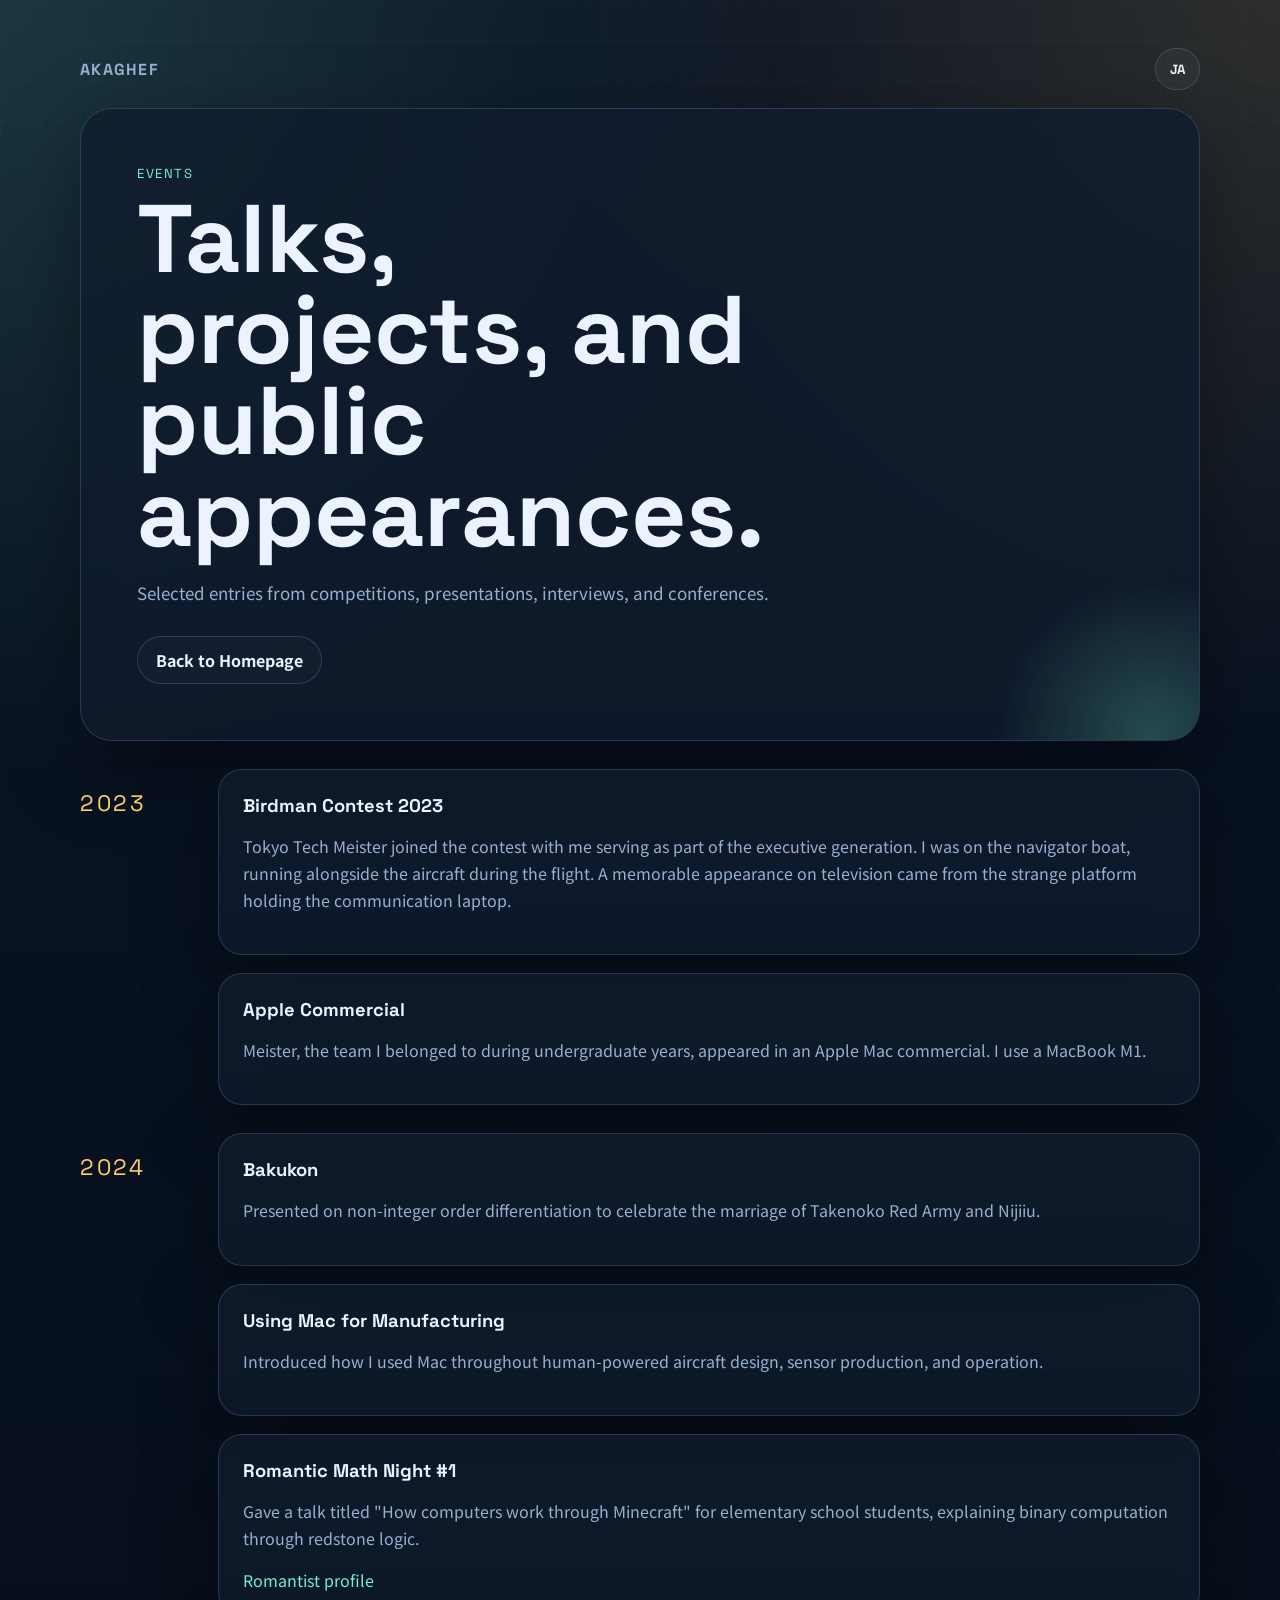
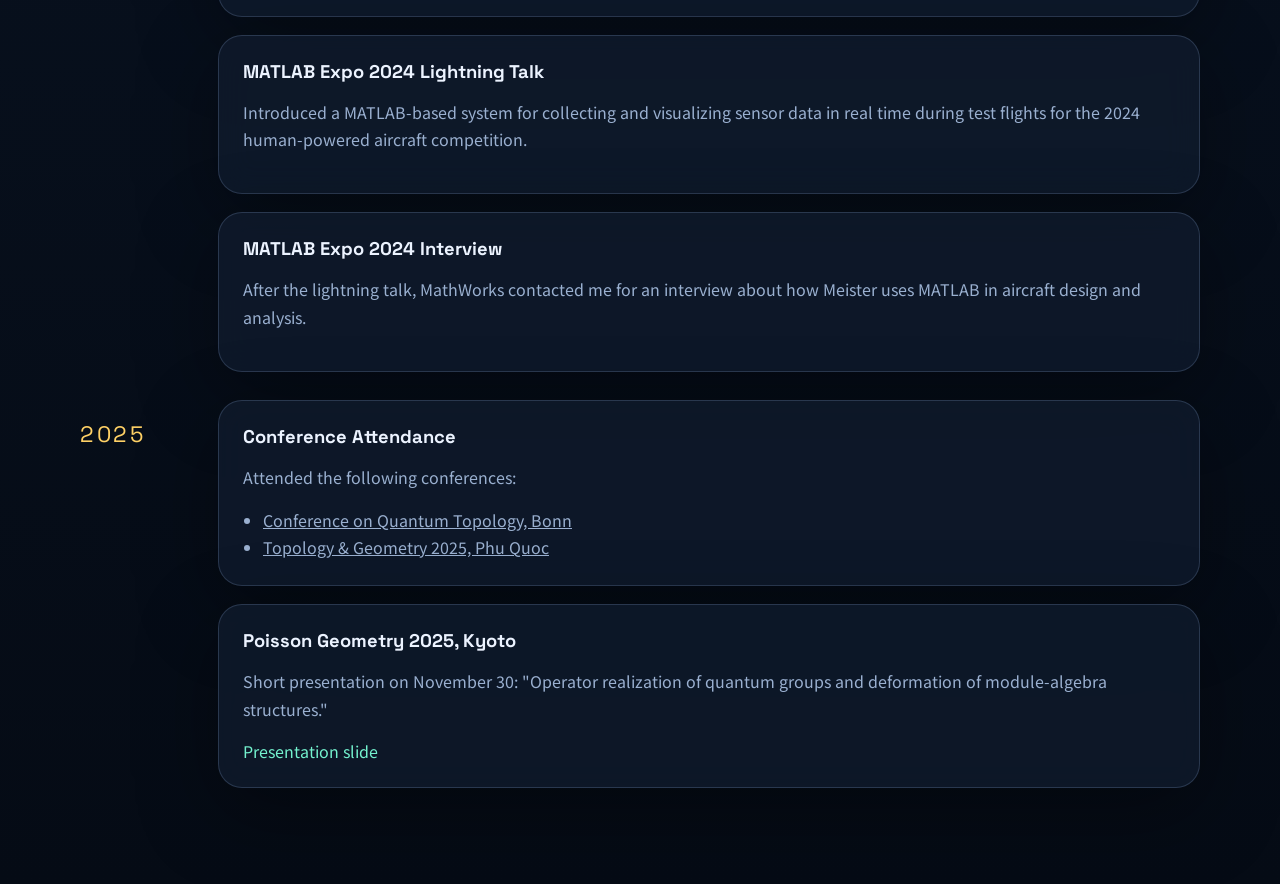
==== EventsTalks.html @ 928e0602 "modify looks" ====
<!DOCTYPE html>
<html lang="en">
<head>
  <meta charset="UTF-8">
  <meta name="viewport" content="width=device-width, initial-scale=1.0">
  <title>Events and Talks</title>
  <link rel="preconnect" href="https://fonts.googleapis.com">
  <link rel="preconnect" href="https://fonts.gstatic.com" crossorigin>
  <link href="https://fonts.googleapis.com/css2?family=Space+Grotesk:wght@400;500;700&family=Noto+Sans+JP:wght@400;500;700&display=swap" rel="stylesheet">
  <link rel="stylesheet" href="/assets/style.css">
  <script defer src="/assets/lang.js"></script>
</head>
<body>
  <main class="page-shell">
    <div class="topbar">
      <a class="home-mark" href="/">Akaghef</a>
      <button class="lang-toggle" type="button" data-lang-toggle aria-label="Switch language">JA</button>
    </div>

    <section class="hero hero-compact">
      <p class="eyebrow">
        <span data-lang="en">Events</span>
        <span data-lang="ja">イベント</span>
      </p>
      <h1>
        <span data-lang="en">Talks, projects, and public appearances.</span>
        <span data-lang="ja">発表、プロジェクト、出演記録。</span>
      </h1>
      <p class="hero-copy">
        <span data-lang="en">Selected entries from competitions, presentations, interviews, and conferences.</span>
        <span data-lang="ja">大会、発表、取材、学会参加などの記録です。</span>
      </p>
      <div class="hero-actions">
        <a class="button button-secondary" href="/">
          <span data-lang="en">Back to Homepage</span>
          <span data-lang="ja">ホームに戻る</span>
        </a>
      </div>
    </section>

    <section class="timeline">
      <article class="timeline-year">
        <div class="year-label">2023</div>
        <div class="year-items">
          <section class="timeline-card">
            <h2><a href="https://www.youtube.com/watch?v=m_kIfLTDCak">Birdman Contest 2023</a></h2>
            <p>
              <span data-lang="en">Tokyo Tech Meister joined the contest with me serving as part of the executive generation. I was on the navigator boat, running alongside the aircraft during the flight. A memorable appearance on television came from the strange platform holding the communication laptop.</span>
              <span data-lang="ja">東京工業大学 Meister の執行代として出場しました。私はナビゲータとしてボートに乗り、飛行機と並走していました。通信に使っていたパソコンを載せた謎の台がテレビでクローズアップされたのも良い思い出です。</span>
            </p>
          </section>

          <section class="timeline-card">
            <h2><a href="https://www.dailymotion.com/video/x8sppvo">Apple Commercial</a></h2>
            <p>
              <span data-lang="en">Meister, the team I belonged to during undergraduate years, appeared in an Apple Mac commercial. I use a MacBook M1.</span>
              <span data-lang="ja">学部時代に所属していたチーム Meister が Apple の Mac の CM に出演しました。自分も MacBook M1 ユーザーです。</span>
            </p>
          </section>
        </div>
      </article>

      <article class="timeline-year">
        <div class="year-label">2024</div>
        <div class="year-items">
          <section class="timeline-card">
            <h2><a href="https://www.youtube.com/live/1fx-EqdIyZ8?si=tHxfcMK3bDO-pWgk">Bakukon</a></h2>
            <p>
              <span data-lang="en">Presented on non-integer order differentiation to celebrate the marriage of Takenoko Red Army and Nijiiu.</span>
              <span data-lang="ja">たけのこ赤軍さんと虹鮎さんの結婚を祝って、「非整数階微分」について発表しました。</span>
            </p>
          </section>

          <section class="timeline-card">
            <h2><a href="https://jp.pronews.com/column/202404021158476068.html">Using Mac for Manufacturing</a></h2>
            <p>
              <span data-lang="en">Introduced how I used Mac throughout human-powered aircraft design, sensor production, and operation.</span>
              <span data-lang="ja">人力飛行機の設計、センサー製作、運用の各工程で Mac をどう活用したか紹介しました。</span>
            </p>
          </section>

          <section class="timeline-card">
            <h2><a href="https://romanticmathnight.org/2435">Romantic Math Night #1</a></h2>
            <p>
              <span data-lang="en">Gave a talk titled "How computers work through Minecraft" for elementary school students, explaining binary computation through redstone logic.</span>
              <span data-lang="ja">小学生向けに「マイクラで分かる計算機の仕組み」と題して、2進数による計算をレッドストーン回路で解説しました。</span>
            </p>
            <a class="text-link" href="https://romanticmathnight.org/teacher">
              <span data-lang="en">Romantist profile</span>
              <span data-lang="ja">講師プロフィール</span>
            </a>
          </section>

          <section class="timeline-card">
            <h2><a href="https://jp.mathworks.com/videos/jp-expo-2024-lightning-talks-lt-14sensor-data-collection-and-real-time-display-system-for-human-powered-aircraft-1721201031337.html">MATLAB Expo 2024 Lightning Talk</a></h2>
            <p>
              <span data-lang="en">Introduced a MATLAB-based system for collecting and visualizing sensor data in real time during test flights for the 2024 human-powered aircraft competition.</span>
              <span data-lang="ja">2024年の人力飛行機大会に向けたテスト飛行で、センサーデータを収集しリアルタイム表示する MATLAB システムを紹介しました。</span>
            </p>
          </section>

          <section class="timeline-card">
            <h2><a href="https://blogs.mathworks.com/japan-community/2025/02/03/interviewjapaninternationalbirdmanrally/?from=jp">MATLAB Expo 2024 Interview</a></h2>
            <p>
              <span data-lang="en">After the lightning talk, MathWorks contacted me for an interview about how Meister uses MATLAB in aircraft design and analysis.</span>
              <span data-lang="ja">Lightning Talk の後に MathWorks から取材を受け、Meister で MATLAB をどのように設計や解析に使っているか紹介しました。</span>
            </p>
          </section>
        </div>
      </article>

      <article class="timeline-year">
        <div class="year-label">2025</div>
        <div class="year-items">
          <section class="timeline-card">
            <h2>
              <span data-lang="en">Conference Attendance</span>
              <span data-lang="ja">参加した学会</span>
            </h2>
            <p>
              <span data-lang="en">Attended the following conferences:</span>
              <span data-lang="ja">次の学会に参加しました。</span>
            </p>
            <ul class="conference-list">
              <li><a href="https://www.mpim-bonn.mpg.de/quantop25">Conference on Quantum Topology, Bonn</a></li>
              <li><a href="https://viasm.edu.vn/hdkh/Conf-Topo-Geo-2025?userkey=program">Topology &amp; Geometry 2025, Phu Quoc</a></li>
            </ul>
          </section>

          <section class="timeline-card">
            <h2><a href="https://sites.google.com/view/jpoissongeometry25/">Poisson Geometry 2025, Kyoto</a></h2>
            <p>
              <span data-lang="en">Short presentation on November 30: "Operator realization of quantum groups and deformation of module-algebra structures."</span>
              <span data-lang="ja">11月30日に「量子群の作用素実現と加群代数構造の変形」についてショートトークを行いました。</span>
            </p>
            <a class="text-link" href="https://www.overleaf.com/read/fpmcphxrtxrf#9cf842">
              <span data-lang="en">Presentation slide</span>
              <span data-lang="ja">発表スライド</span>
            </a>
          </section>
        </div>
      </article>
    </section>
  </main>
</body>
</html>
---- assets/style.css ----
:root {
  --bg: #08111f;
  --bg-secondary: rgba(8, 17, 31, 0.72);
  --panel: rgba(16, 27, 46, 0.78);
  --panel-strong: rgba(23, 38, 63, 0.92);
  --line: rgba(169, 202, 255, 0.18);
  --text: #ecf3ff;
  --muted: #9ab0d0;
  --accent: #74f2ce;
  --accent-strong: #ffd166;
  --shadow: 0 24px 80px rgba(0, 0, 0, 0.35);
}

* {
  box-sizing: border-box;
}

html {
  scroll-behavior: smooth;
}

body {
  margin: 0;
  min-height: 100vh;
  font-family: "Noto Sans JP", sans-serif;
  color: var(--text);
  background:
    radial-gradient(circle at top left, rgba(116, 242, 206, 0.16), transparent 28%),
    radial-gradient(circle at top right, rgba(255, 209, 102, 0.14), transparent 26%),
    linear-gradient(180deg, #0a1324 0%, #08111f 50%, #050b15 100%);
}

body::before {
  content: "";
  position: fixed;
  inset: 0;
  pointer-events: none;
  background-image:
    linear-gradient(rgba(255, 255, 255, 0.025) 1px, transparent 1px),
    linear-gradient(90deg, rgba(255, 255, 255, 0.025) 1px, transparent 1px);
  background-size: 40px 40px;
  mask-image: linear-gradient(180deg, rgba(0, 0, 0, 0.7), transparent 90%);
}

html:not([data-lang-active]) [data-lang="en"] {
  display: inline;
}

[data-lang] {
  display: none;
}

html[data-lang-active="en"] [data-lang="en"],
html[data-lang-active="ja"] [data-lang="ja"] {
  display: inline;
}

html[data-lang-active="en"] p[data-lang="en"],
html[data-lang-active="ja"] p[data-lang="ja"],
html[data-lang-active="en"] div[data-lang="en"],
html[data-lang-active="ja"] div[data-lang="ja"] {
  display: block;
}

a {
  color: inherit;
}

.page-shell {
  width: min(1120px, calc(100% - 32px));
  margin: 0 auto;
  padding: 48px 0 96px;
}

.topbar {
  display: flex;
  align-items: center;
  justify-content: space-between;
  gap: 16px;
  margin-bottom: 18px;
}

.home-mark {
  font-family: "Space Grotesk", sans-serif;
  font-weight: 700;
  letter-spacing: 0.08em;
  text-transform: uppercase;
  text-decoration: none;
  color: var(--muted);
}

.lang-toggle {
  min-height: 42px;
  padding: 0 14px;
  border-radius: 999px;
  border: 1px solid var(--line);
  background: rgba(255, 255, 255, 0.04);
  color: var(--text);
  font-family: "Space Grotesk", sans-serif;
  font-weight: 700;
  cursor: pointer;
  transition: transform 0.2s ease, border-color 0.2s ease, background 0.2s ease;
}

.lang-toggle:hover {
  transform: translateY(-1px);
  border-color: rgba(116, 242, 206, 0.45);
}

.hero,
.panel,
.timeline-card {
  border: 1px solid var(--line);
  background: var(--panel);
  backdrop-filter: blur(16px);
  box-shadow: var(--shadow);
}

.hero {
  position: relative;
  overflow: hidden;
  padding: 56px;
  border-radius: 32px;
}

.hero::after {
  content: "";
  position: absolute;
  inset: auto -10% -25% auto;
  width: 320px;
  height: 320px;
  border-radius: 50%;
  background: radial-gradient(circle, rgba(116, 242, 206, 0.24), transparent 70%);
}

.hero-compact {
  margin-bottom: 28px;
}

.eyebrow,
.section-kicker,
.interest-tag,
.year-label {
  font-family: "Space Grotesk", sans-serif;
  letter-spacing: 0.12em;
  text-transform: uppercase;
}

.eyebrow,
.section-kicker {
  color: var(--accent);
  font-size: 0.82rem;
  margin: 0 0 12px;
}

.hero h1,
.section-heading h2 {
  font-family: "Space Grotesk", sans-serif;
  margin: 0;
  line-height: 0.95;
}

.hero h1 {
  max-width: 10ch;
  font-size: clamp(3rem, 8vw, 6rem);
}

.hero-copy,
.spotlight-copy,
.timeline-card p,
.interest-card p,
.link-value,
.conference-list {
  color: var(--muted);
  line-height: 1.7;
}

.hero-copy {
  max-width: 700px;
  margin: 20px 0 0;
  font-size: 1.06rem;
}

.hero-actions {
  display: flex;
  flex-wrap: wrap;
  gap: 14px;
  margin-top: 28px;
}

.button {
  display: inline-flex;
  align-items: center;
  justify-content: center;
  min-height: 48px;
  padding: 0 18px;
  border-radius: 999px;
  border: 1px solid var(--line);
  text-decoration: none;
  font-weight: 700;
  transition: transform 0.2s ease, border-color 0.2s ease, background 0.2s ease;
}

.button:hover,
.link-card:hover,
.timeline-card:hover,
.interest-card:hover {
  transform: translateY(-2px);
}

.button-primary {
  color: #05101b;
  background: linear-gradient(135deg, var(--accent), #9af7e1);
  border-color: transparent;
}

.button-secondary {
  background: rgba(255, 255, 255, 0.02);
}

.panel {
  margin-top: 28px;
  padding: 32px;
  border-radius: 28px;
}

.panel-accent {
  background:
    linear-gradient(135deg, rgba(116, 242, 206, 0.1), rgba(255, 209, 102, 0.08)),
    var(--panel-strong);
}

.section-heading {
  margin-bottom: 22px;
}

.section-heading h2 {
  font-size: clamp(1.8rem, 4vw, 3rem);
}

.link-grid,
.interest-grid {
  display: grid;
  gap: 16px;
}

.link-grid {
  grid-template-columns: repeat(auto-fit, minmax(220px, 1fr));
}

.interest-grid {
  grid-template-columns: repeat(auto-fit, minmax(260px, 1fr));
}

.link-card,
.interest-card {
  display: block;
  padding: 22px;
  border-radius: 22px;
  border: 1px solid var(--line);
  background: rgba(255, 255, 255, 0.03);
  text-decoration: none;
  transition: transform 0.2s ease, border-color 0.2s ease, background 0.2s ease;
}

.link-card:hover,
.interest-card:hover,
.timeline-card:hover,
.button:hover {
  border-color: rgba(116, 242, 206, 0.45);
}

.link-label,
.timeline-card h2 {
  display: block;
  font-family: "Space Grotesk", sans-serif;
  font-size: 1.15rem;
  font-weight: 700;
}

.link-value {
  display: block;
  margin-top: 8px;
  font-size: 0.95rem;
}

.interest-tag {
  margin: 0 0 10px;
  color: var(--accent-strong);
  font-size: 0.75rem;
}

.interest-card h3 {
  margin: 0 0 12px;
  font-family: "Space Grotesk", sans-serif;
  font-size: 1.5rem;
}

.text-link {
  color: var(--accent);
  text-decoration: none;
}

.text-link:hover,
.timeline-card a:hover,
.link-card:hover .link-value {
  text-decoration: underline;
}

.timeline {
  display: grid;
  gap: 28px;
}

.timeline-year {
  display: grid;
  grid-template-columns: 120px minmax(0, 1fr);
  gap: 18px;
  align-items: start;
}

.year-label {
  position: sticky;
  top: 24px;
  padding-top: 20px;
  color: var(--accent-strong);
  font-size: 1.4rem;
}

.year-items {
  display: grid;
  gap: 18px;
}

.timeline-card {
  padding: 24px;
  border-radius: 24px;
}

.timeline-card h2 {
  margin: 0 0 12px;
}

.timeline-card h2 a {
  text-decoration: none;
}

.conference-list {
  margin: 10px 0 0;
  padding-left: 20px;
}

@media (max-width: 720px) {
  .page-shell {
    width: min(100% - 20px, 1120px);
    padding: 20px 0 72px;
  }

  .topbar {
    margin-bottom: 14px;
  }

  .hero,
  .panel,
  .timeline-card {
    border-radius: 24px;
  }

  .hero,
  .panel {
    padding: 24px;
  }

  .hero h1 {
    max-width: none;
  }

  .timeline-year {
    grid-template-columns: 1fr;
  }

  .year-label {
    position: static;
    padding-top: 0;
  }
}
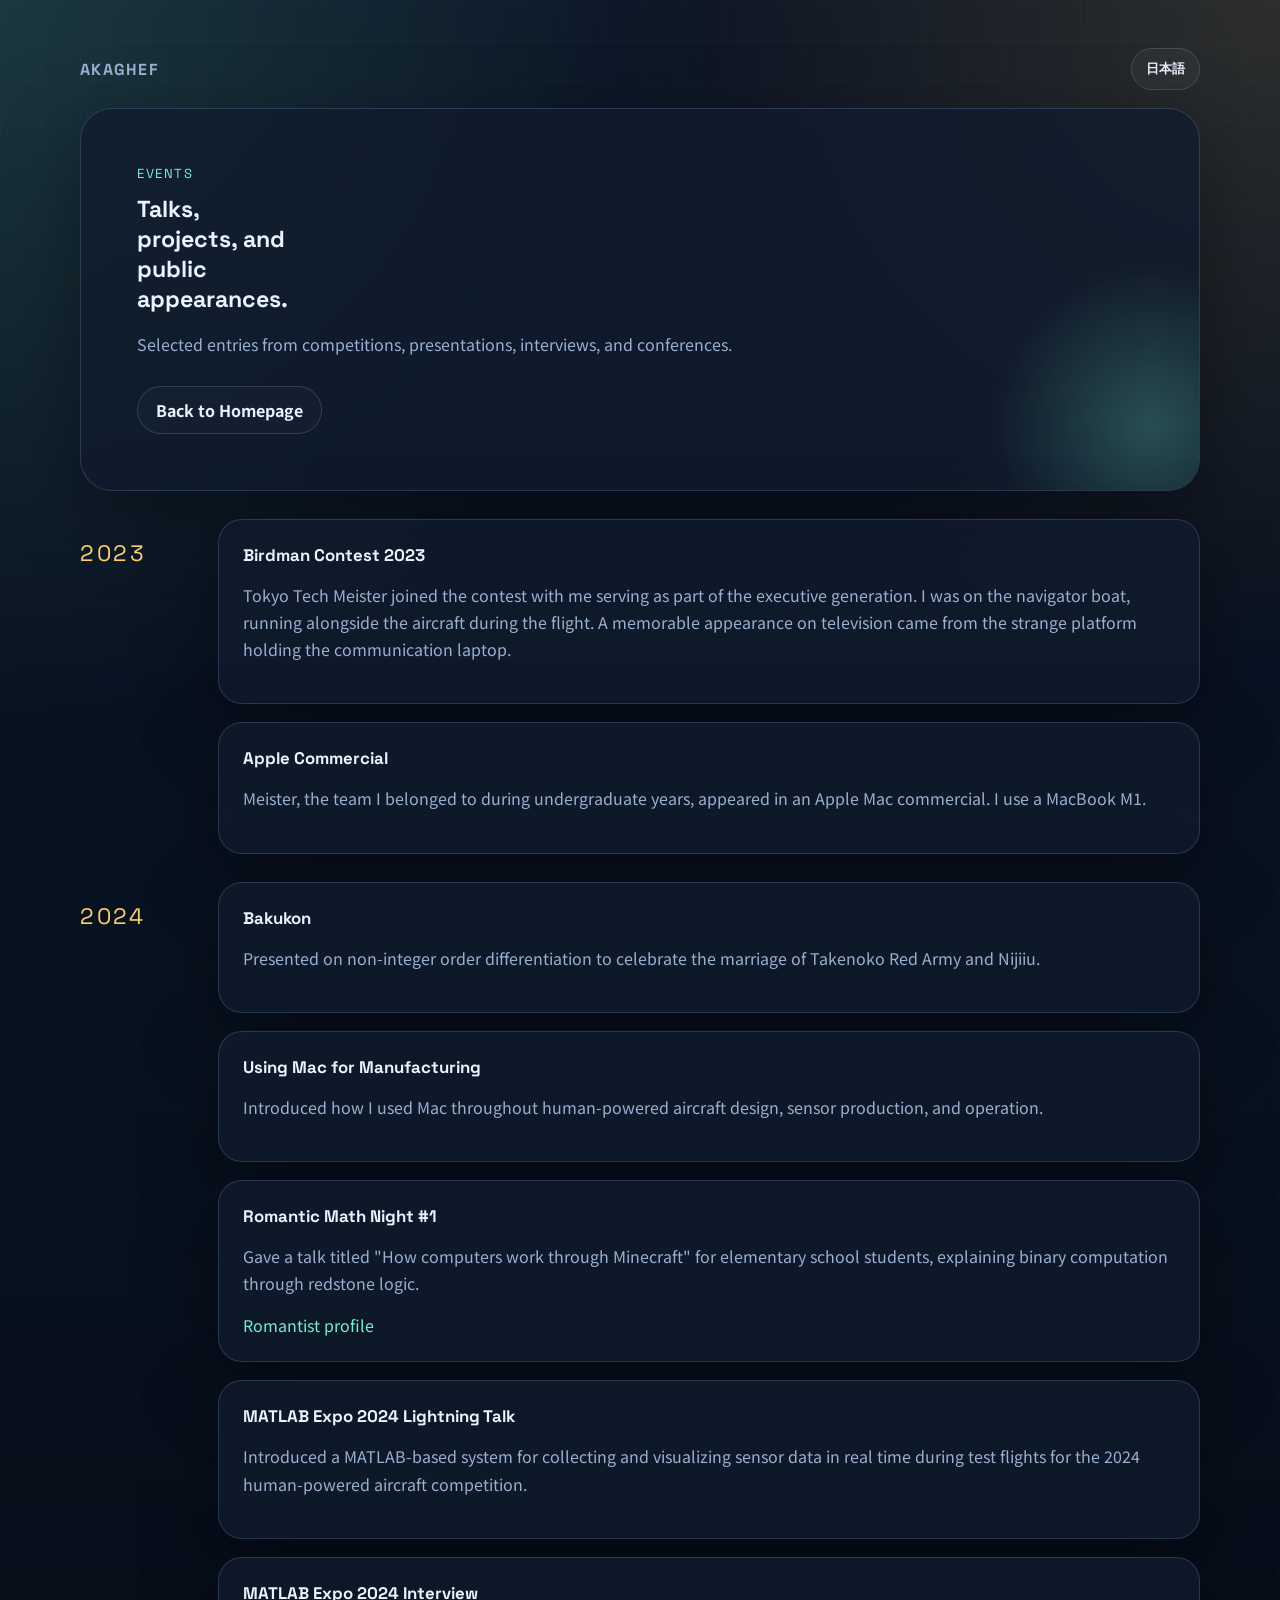
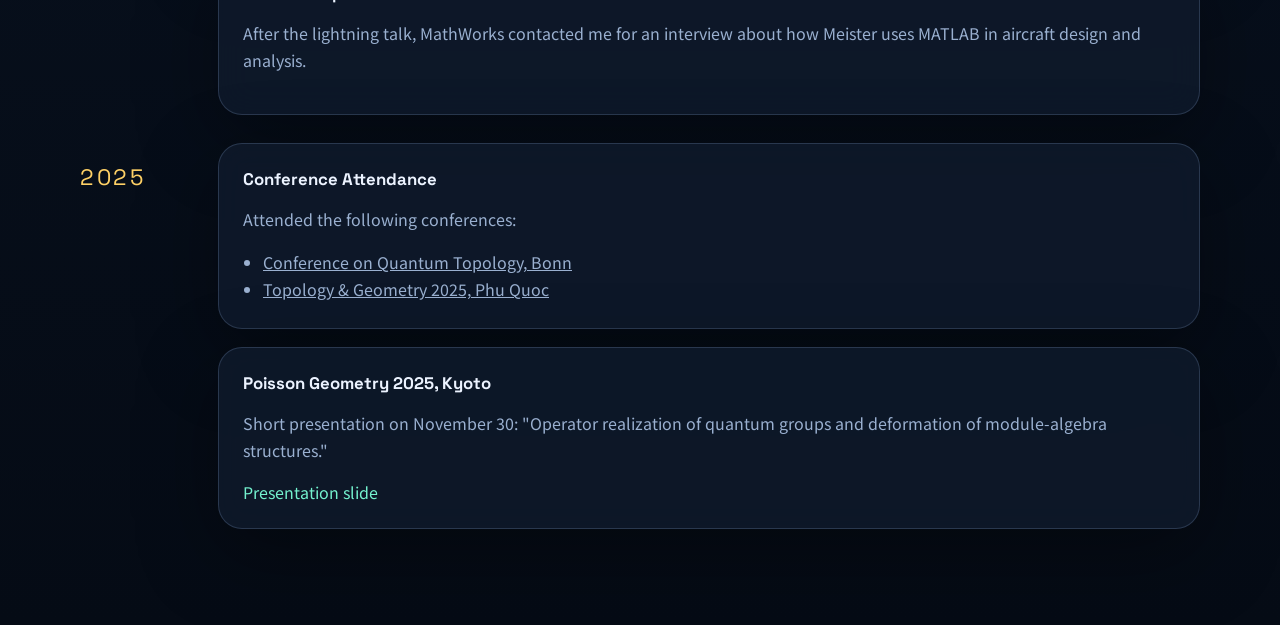
==== commit 17584ff0: "fix the bug in toggling langages" ====
--- a/EventsTalks.html
+++ b/EventsTalks.html
@@ -14,7 +14,7 @@
   <main class="page-shell">
     <div class="topbar">
       <a class="home-mark" href="/">Akaghef</a>
-      <button class="lang-toggle" type="button" data-lang-toggle aria-label="Switch language">JA</button>
+      <button class="lang-toggle" type="button" data-lang-toggle aria-label="Switch language">日本語</button>
     </div>
 
     <section class="hero hero-compact">
--- a/assets/style.css
+++ b/assets/style.css
@@ -42,24 +42,16 @@
   mask-image: linear-gradient(180deg, rgba(0, 0, 0, 0.7), transparent 90%);
 }
 
-html:not([data-lang-active]) [data-lang="en"] {
+[data-lang] {
   display: inline;
 }
 
-[data-lang] {
+[data-lang][hidden] {
+  display: none !important;
+}
+
+[data-lang="ja"] {
   display: none;
-}
-
-html[data-lang-active="en"] [data-lang="en"],
-html[data-lang-active="ja"] [data-lang="ja"] {
-  display: inline;
-}
-
-html[data-lang-active="en"] p[data-lang="en"],
-html[data-lang-active="ja"] p[data-lang="ja"],
-html[data-lang-active="en"] div[data-lang="en"],
-html[data-lang-active="ja"] div[data-lang="ja"] {
-  display: block;
 }
 
 a {
@@ -162,7 +154,8 @@
 
 .hero h1 {
   max-width: 10ch;
-  font-size: clamp(3rem, 8vw, 6rem);
+  font-size: clamp(1rem, 1.9vw, 1.45rem);
+  line-height: 1.3;
 }
 
 .hero-copy,
@@ -177,8 +170,8 @@
 
 .hero-copy {
   max-width: 700px;
-  margin: 20px 0 0;
-  font-size: 1.06rem;
+  margin: 16px 0 0;
+  font-size: 1rem;
 }
 
 .hero-actions {
@@ -235,7 +228,7 @@
 }
 
 .section-heading h2 {
-  font-size: clamp(1.8rem, 4vw, 3rem);
+  font-size: clamp(1.5rem, 3vw, 2.4rem);
 }
 
 .link-grid,
@@ -274,7 +267,7 @@
 .timeline-card h2 {
   display: block;
   font-family: "Space Grotesk", sans-serif;
-  font-size: 1.15rem;
+  font-size: 1.05rem;
   font-weight: 700;
 }
 
@@ -293,7 +286,7 @@
 .interest-card h3 {
   margin: 0 0 12px;
   font-family: "Space Grotesk", sans-serif;
-  font-size: 1.5rem;
+  font-size: 1.28rem;
 }
 
 .text-link {
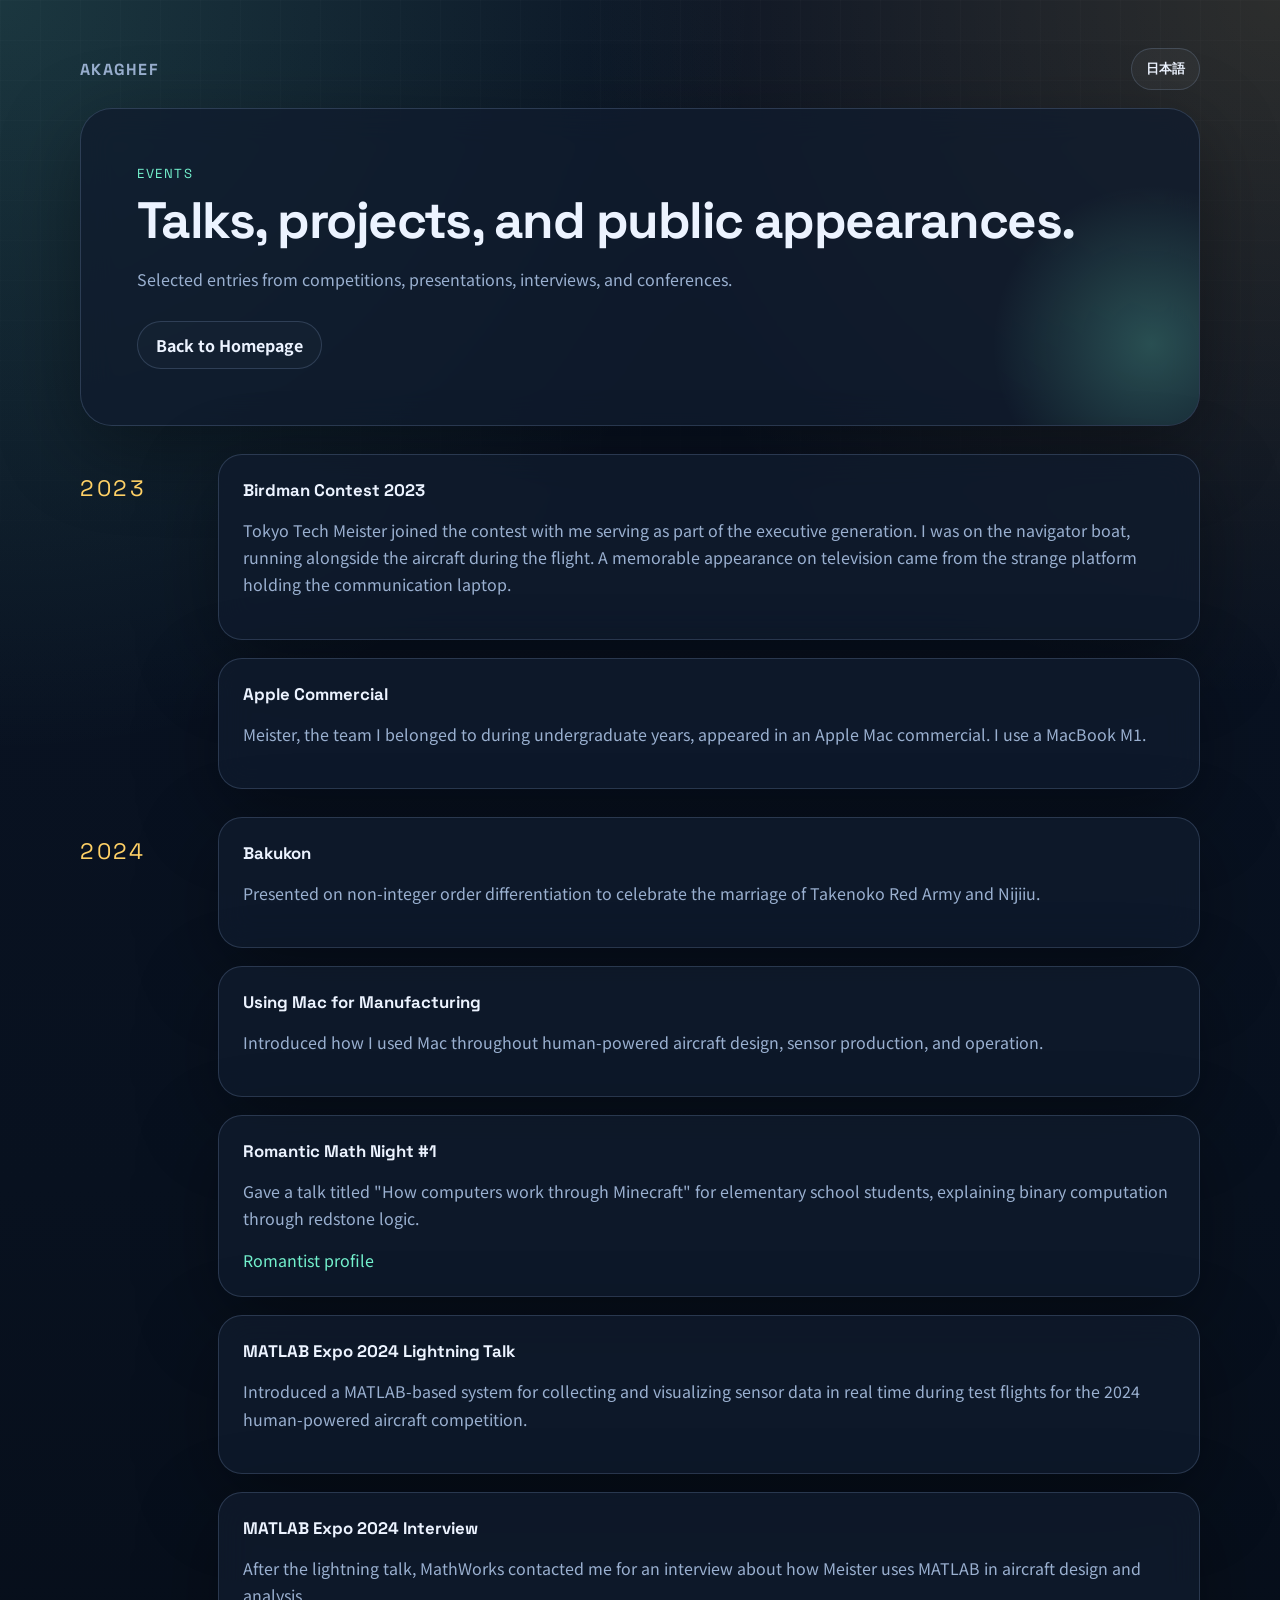
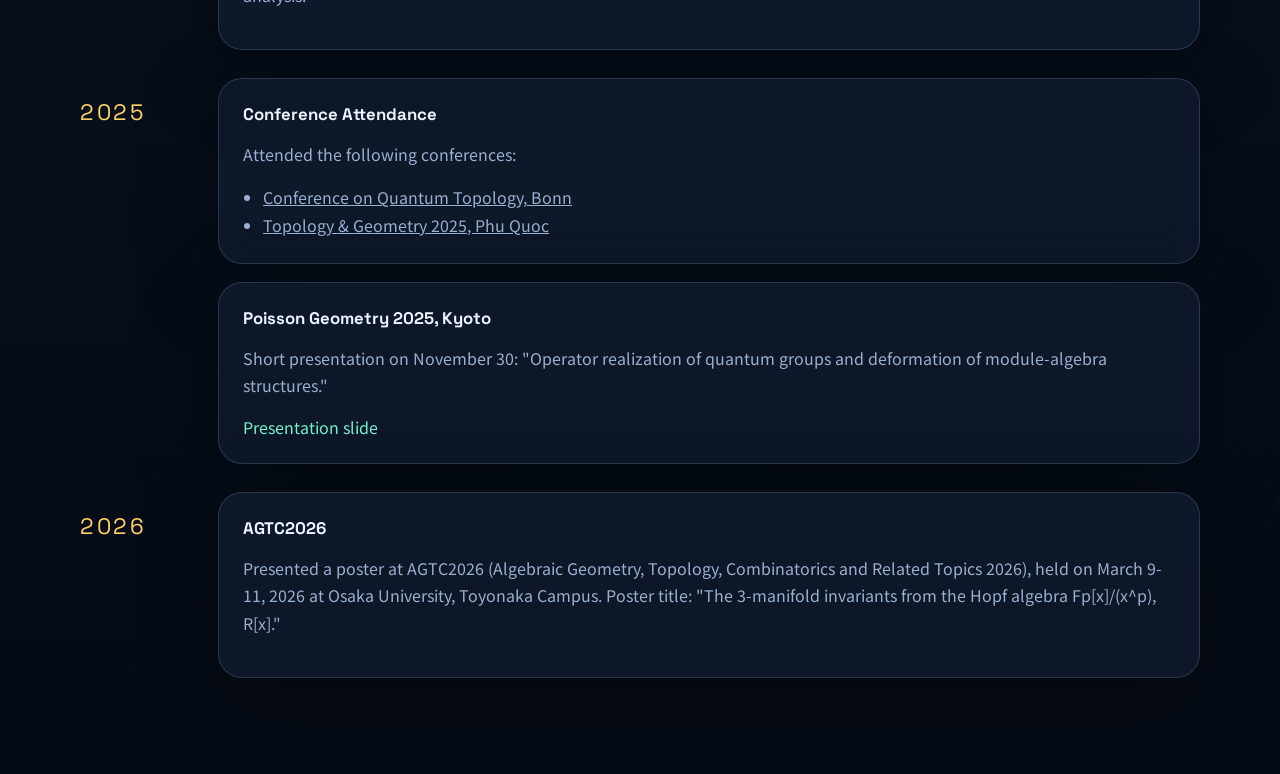
==== commit 4ed82d28: "add event" ====
--- a/EventsTalks.html
+++ b/EventsTalks.html
@@ -140,6 +140,19 @@
           </section>
         </div>
       </article>
+
+      <article class="timeline-year">
+        <div class="year-label">2026</div>
+        <div class="year-items">
+          <section class="timeline-card">
+            <h2><a href="https://sites.google.com/view/agtc2026/home-jp">AGTC2026</a></h2>
+            <p>
+              <span data-lang="en">Presented a poster at AGTC2026 (Algebraic Geometry, Topology, Combinatorics and Related Topics 2026), held on March 9-11, 2026 at Osaka University, Toyonaka Campus. Poster title: "The 3-manifold invariants from the Hopf algebra Fp[x]/(x^p), R[x]."</span>
+              <span data-lang="ja">AGTC2026（Algebraic Geometry, Topology, Combinatorics and Related Topics 2026）でポスター発表を行いました。会期は2026年3月9日から3月11日、会場は大阪大学豊中キャンパスです。ポスター題目は「The 3-manifold invariants from the Hopf algebra Fp[x]/(x^p), R[x].」です。</span>
+            </p>
+          </section>
+        </div>
+      </article>
     </section>
   </main>
 </body>
--- a/assets/style.css
+++ b/assets/style.css
@@ -50,10 +50,6 @@
   display: none !important;
 }
 
-[data-lang="ja"] {
-  display: none;
-}
-
 a {
   color: inherit;
 }
@@ -153,9 +149,20 @@
 }
 
 .hero h1 {
-  max-width: 10ch;
-  font-size: clamp(1rem, 1.9vw, 1.45rem);
-  line-height: 1.3;
+  max-width: none;
+  white-space: nowrap;
+  font-size: clamp(2rem, 4vw, 3.25rem);
+  line-height: 1.05;
+  letter-spacing: -0.03em;
+}
+
+.hero-tagline {
+  margin: 14px 0 0;
+  font-family: "Space Grotesk", sans-serif;
+  font-size: clamp(0.95rem, 1.8vw, 1.2rem);
+  font-weight: 500;
+  color: var(--accent-strong);
+  line-height: 1.4;
 }
 
 .hero-copy,
@@ -170,7 +177,7 @@
 
 .hero-copy {
   max-width: 700px;
-  margin: 16px 0 0;
+  margin: 18px 0 0;
   font-size: 1rem;
 }
 
@@ -365,7 +372,11 @@
   }
 
   .hero h1 {
-    max-width: none;
+    white-space: normal;
+  }
+
+  .hero-tagline {
+    margin-top: 10px;
   }
 
   .timeline-year {
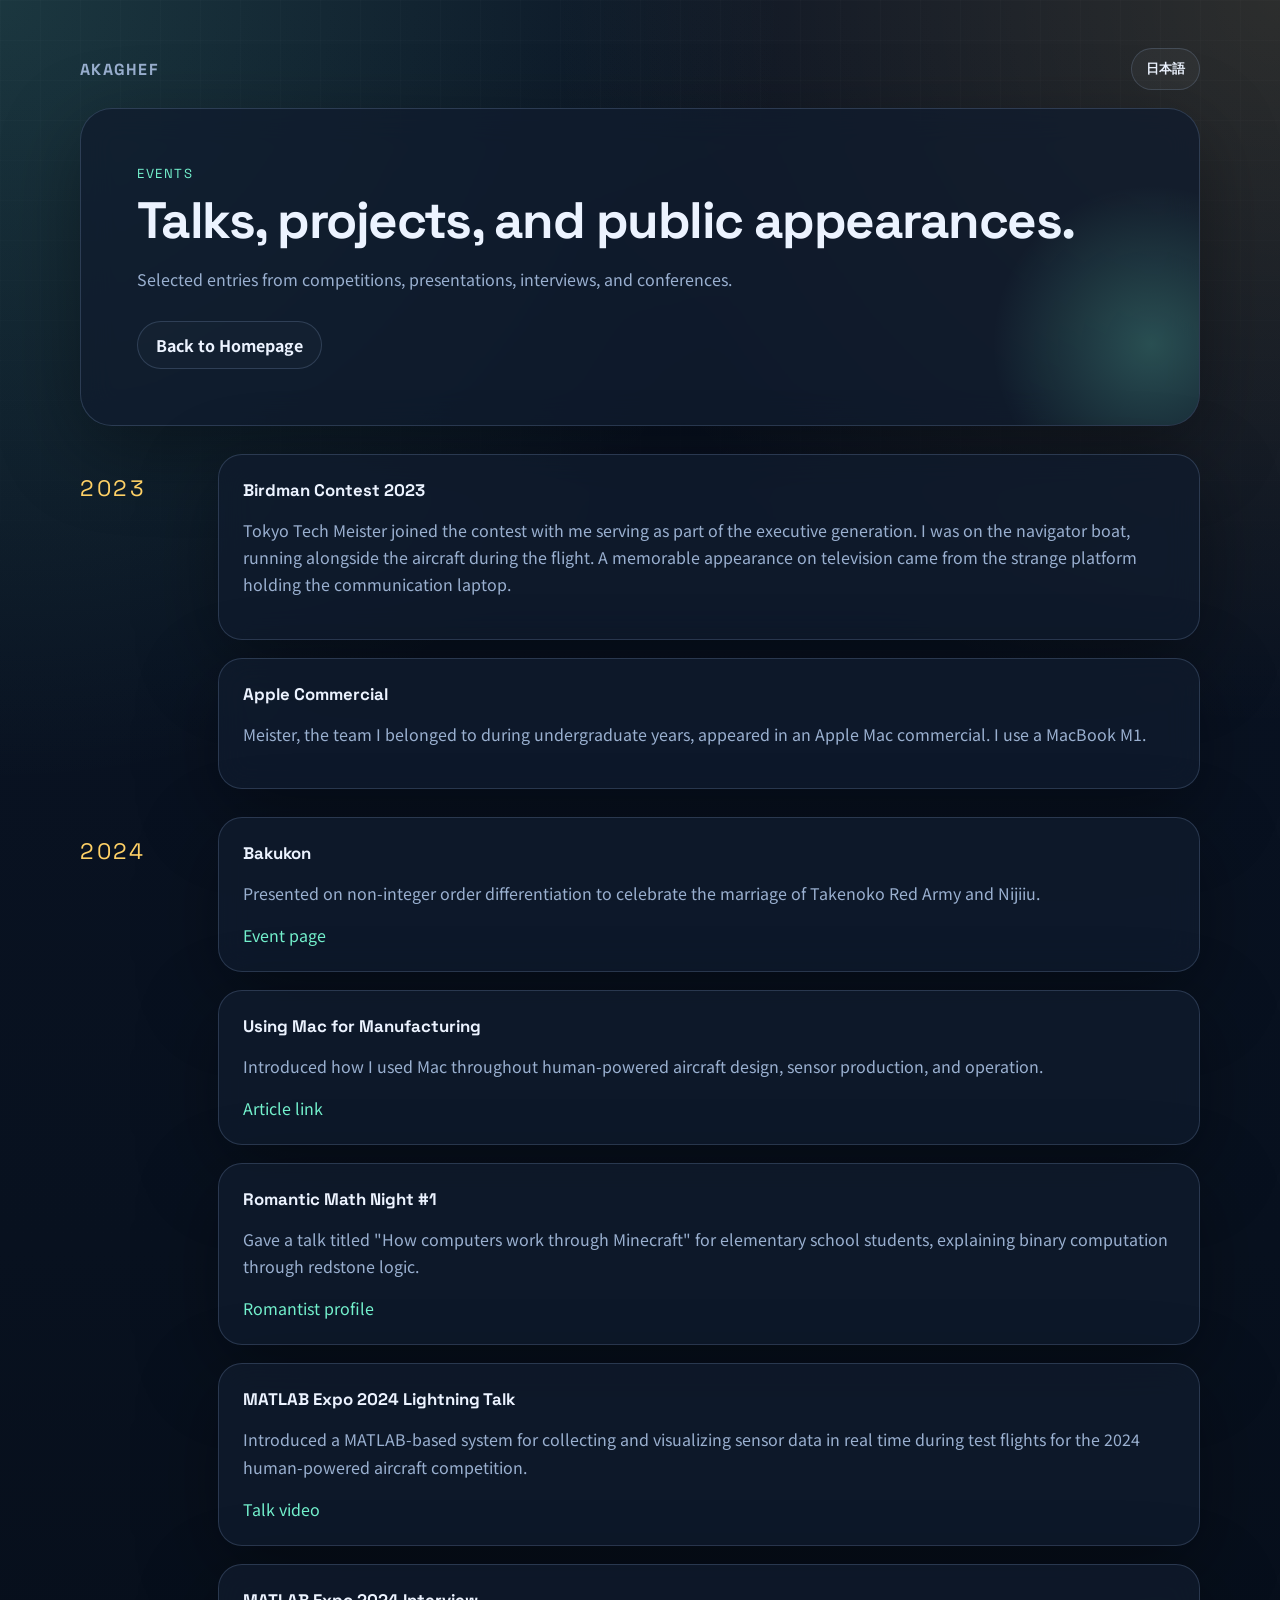
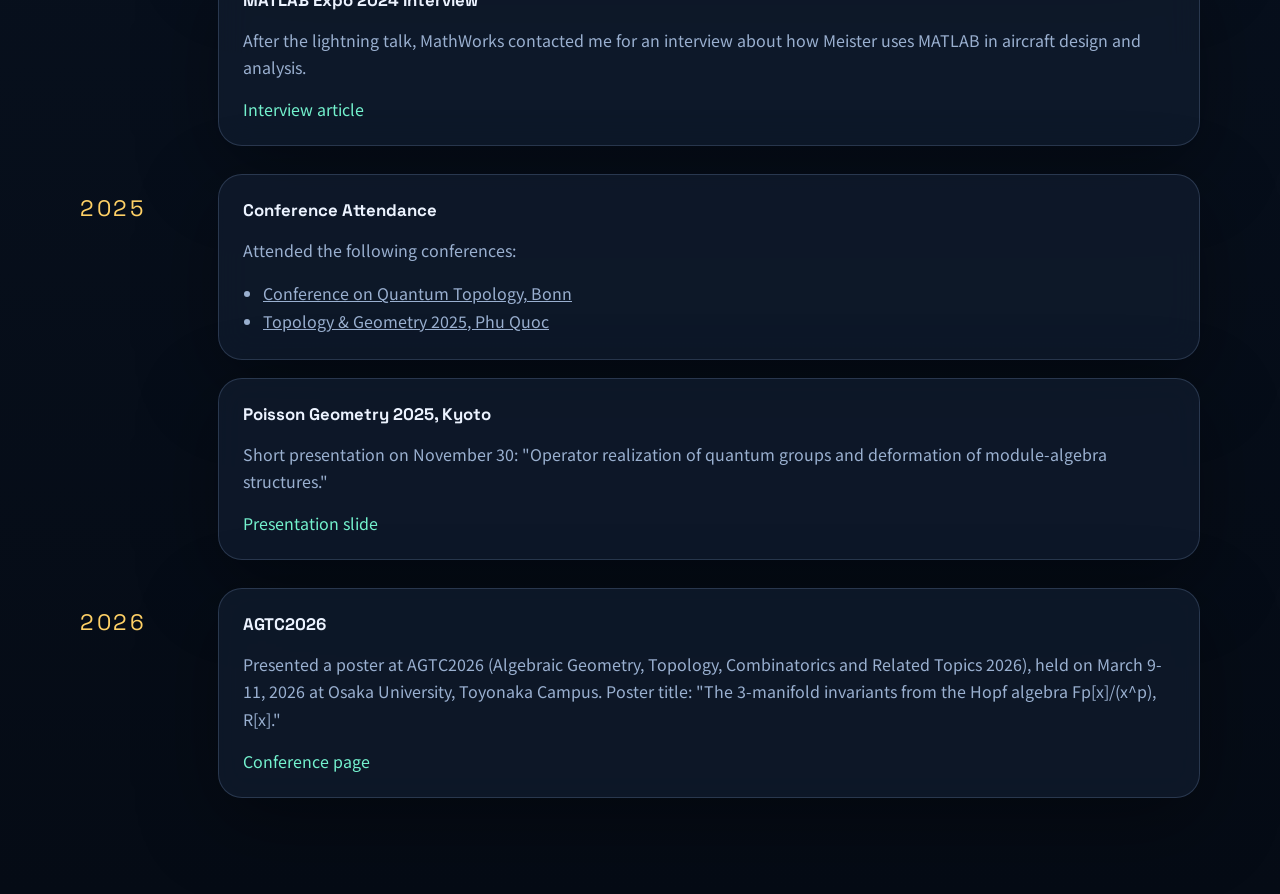
==== commit b44cf183: "add event" ====
--- a/EventsTalks.html
+++ b/EventsTalks.html
@@ -69,6 +69,10 @@
               <span data-lang="en">Presented on non-integer order differentiation to celebrate the marriage of Takenoko Red Army and Nijiiu.</span>
               <span data-lang="ja">たけのこ赤軍さんと虹鮎さんの結婚を祝って、「非整数階微分」について発表しました。</span>
             </p>
+            <a class="text-link" href="https://www.youtube.com/live/1fx-EqdIyZ8?si=tHxfcMK3bDO-pWgk">
+              <span data-lang="en">Event page</span>
+              <span data-lang="ja">イベントページ</span>
+            </a>
           </section>
 
           <section class="timeline-card">
@@ -77,6 +81,10 @@
               <span data-lang="en">Introduced how I used Mac throughout human-powered aircraft design, sensor production, and operation.</span>
               <span data-lang="ja">人力飛行機の設計、センサー製作、運用の各工程で Mac をどう活用したか紹介しました。</span>
             </p>
+            <a class="text-link" href="https://jp.pronews.com/column/202404021158476068.html">
+              <span data-lang="en">Article link</span>
+              <span data-lang="ja">記事リンク</span>
+            </a>
           </section>
 
           <section class="timeline-card">
@@ -97,6 +105,10 @@
               <span data-lang="en">Introduced a MATLAB-based system for collecting and visualizing sensor data in real time during test flights for the 2024 human-powered aircraft competition.</span>
               <span data-lang="ja">2024年の人力飛行機大会に向けたテスト飛行で、センサーデータを収集しリアルタイム表示する MATLAB システムを紹介しました。</span>
             </p>
+            <a class="text-link" href="https://jp.mathworks.com/videos/jp-expo-2024-lightning-talks-lt-14sensor-data-collection-and-real-time-display-system-for-human-powered-aircraft-1721201031337.html">
+              <span data-lang="en">Talk video</span>
+              <span data-lang="ja">発表動画</span>
+            </a>
           </section>
 
           <section class="timeline-card">
@@ -105,6 +117,10 @@
               <span data-lang="en">After the lightning talk, MathWorks contacted me for an interview about how Meister uses MATLAB in aircraft design and analysis.</span>
               <span data-lang="ja">Lightning Talk の後に MathWorks から取材を受け、Meister で MATLAB をどのように設計や解析に使っているか紹介しました。</span>
             </p>
+            <a class="text-link" href="https://blogs.mathworks.com/japan-community/2025/02/03/interviewjapaninternationalbirdmanrally/?from=jp">
+              <span data-lang="en">Interview article</span>
+              <span data-lang="ja">インタビュー記事</span>
+            </a>
           </section>
         </div>
       </article>
@@ -150,6 +166,10 @@
               <span data-lang="en">Presented a poster at AGTC2026 (Algebraic Geometry, Topology, Combinatorics and Related Topics 2026), held on March 9-11, 2026 at Osaka University, Toyonaka Campus. Poster title: "The 3-manifold invariants from the Hopf algebra Fp[x]/(x^p), R[x]."</span>
               <span data-lang="ja">AGTC2026（Algebraic Geometry, Topology, Combinatorics and Related Topics 2026）でポスター発表を行いました。会期は2026年3月9日から3月11日、会場は大阪大学豊中キャンパスです。ポスター題目は「The 3-manifold invariants from the Hopf algebra Fp[x]/(x^p), R[x].」です。</span>
             </p>
+            <a class="text-link" href="https://sites.google.com/view/agtc2026/home-jp">
+              <span data-lang="en">Conference page</span>
+              <span data-lang="ja">研究集会ページ</span>
+            </a>
           </section>
         </div>
       </article>
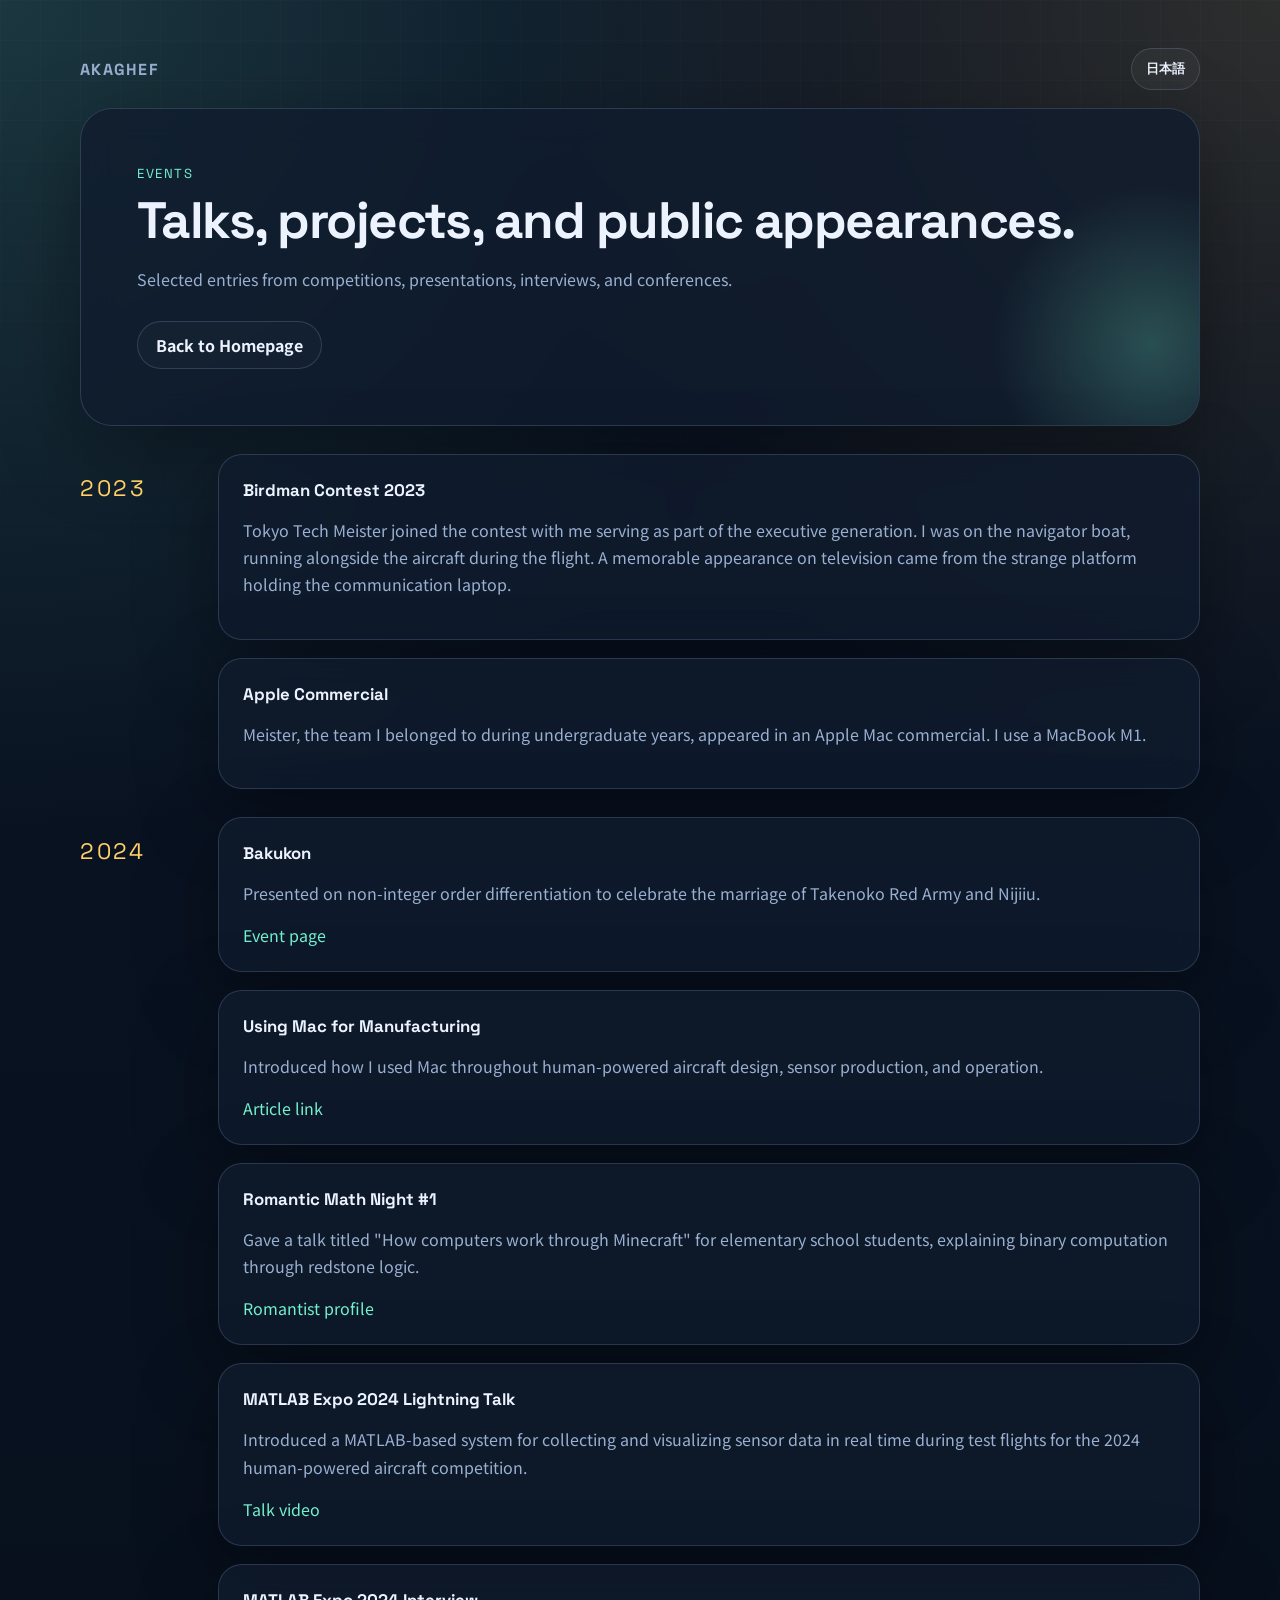
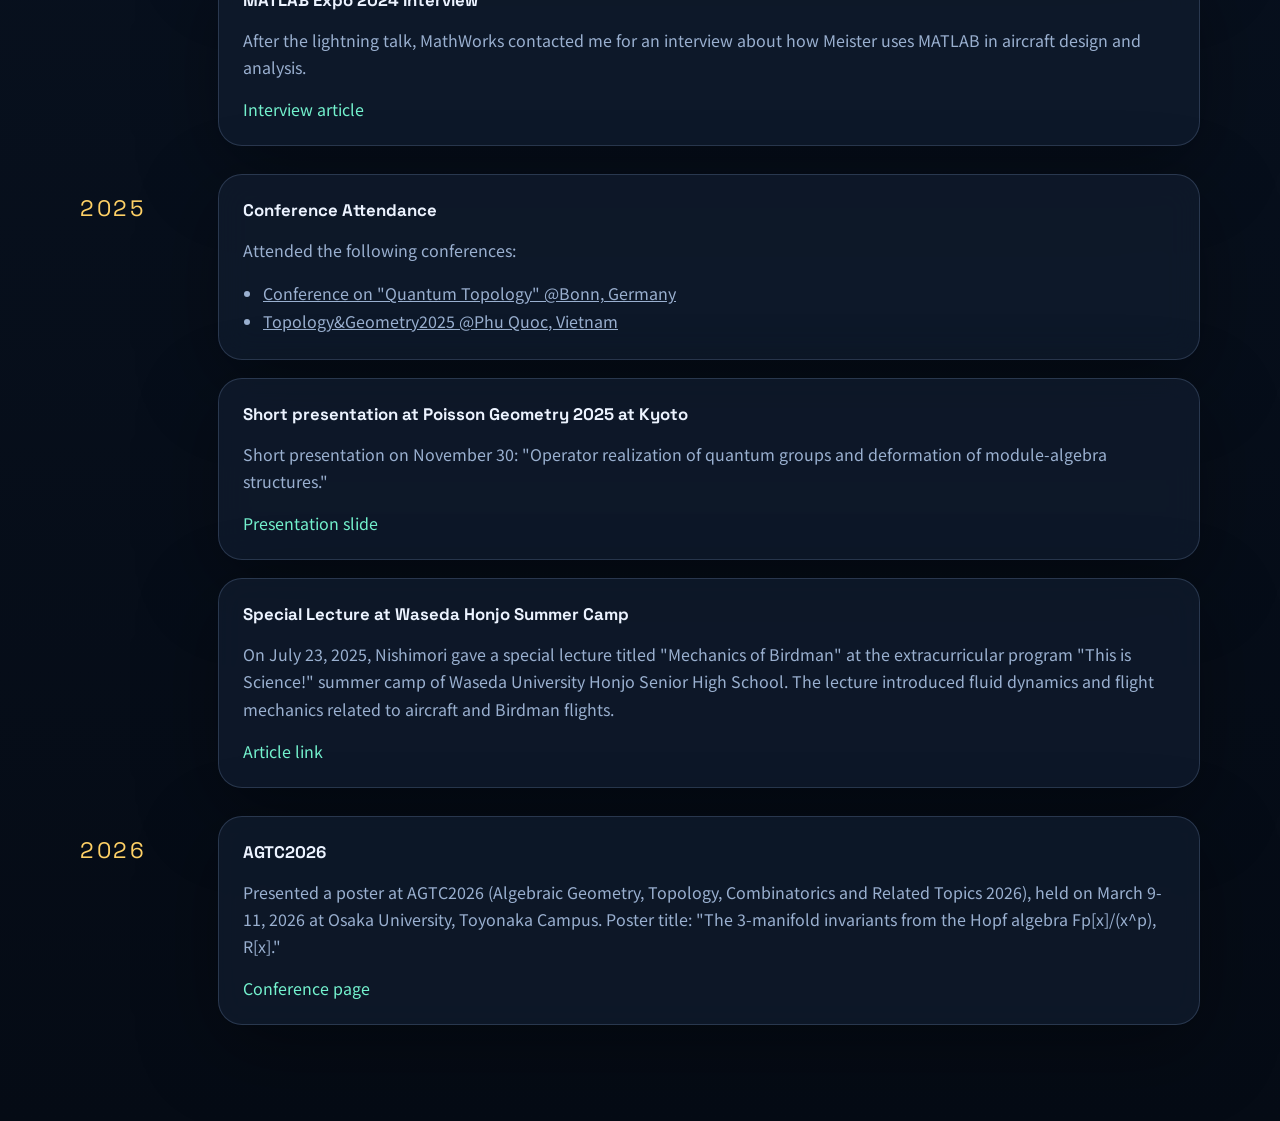
==== commit fdffbbf7: "add event" ====
--- a/EventsTalks.html
+++ b/EventsTalks.html
@@ -46,7 +46,7 @@
             <h2><a href="https://www.youtube.com/watch?v=m_kIfLTDCak">Birdman Contest 2023</a></h2>
             <p>
               <span data-lang="en">Tokyo Tech Meister joined the contest with me serving as part of the executive generation. I was on the navigator boat, running alongside the aircraft during the flight. A memorable appearance on television came from the strange platform holding the communication laptop.</span>
-              <span data-lang="ja">東京工業大学 Meister の執行代として出場しました。私はナビゲータとしてボートに乗り、飛行機と並走していました。通信に使っていたパソコンを載せた謎の台がテレビでクローズアップされたのも良い思い出です。</span>
+              <span data-lang="ja">東京工業大学Meisterの執行代(23代)として出場しました！我らが川見パイロット！ ナビゲータとしてボートに乗り，飛行機と並走していました．一生の思い出です． パソコンを謎の台に置いて通信していた部分がテレビでクローズアップされました(おとうさんスイッチ)．</span>
             </p>
           </section>
 
@@ -54,7 +54,7 @@
             <h2><a href="https://www.dailymotion.com/video/x8sppvo">Apple Commercial</a></h2>
             <p>
               <span data-lang="en">Meister, the team I belonged to during undergraduate years, appeared in an Apple Mac commercial. I use a MacBook M1.</span>
-              <span data-lang="ja">学部時代に所属していたチーム Meister が Apple の Mac の CM に出演しました。自分も MacBook M1 ユーザーです。</span>
+              <span data-lang="ja">学部時代の所属チーム MeisterがAppleのMacのCMに出演しました． MacbookM1ユーザーです．</span>
             </p>
           </section>
         </div>
@@ -67,7 +67,7 @@
             <h2><a href="https://www.youtube.com/live/1fx-EqdIyZ8?si=tHxfcMK3bDO-pWgk">Bakukon</a></h2>
             <p>
               <span data-lang="en">Presented on non-integer order differentiation to celebrate the marriage of Takenoko Red Army and Nijiiu.</span>
-              <span data-lang="ja">たけのこ赤軍さんと虹鮎さんの結婚を祝って、「非整数階微分」について発表しました。</span>
+              <span data-lang="ja">『非整数階微分』 たけのこ⾚軍＆虹鮎さんの結婚を祝ってプレゼンしました．おめでとうございます！</span>
             </p>
             <a class="text-link" href="https://www.youtube.com/live/1fx-EqdIyZ8?si=tHxfcMK3bDO-pWgk">
               <span data-lang="en">Event page</span>
@@ -79,7 +79,7 @@
             <h2><a href="https://jp.pronews.com/column/202404021158476068.html">Using Mac for Manufacturing</a></h2>
             <p>
               <span data-lang="en">Introduced how I used Mac throughout human-powered aircraft design, sensor production, and operation.</span>
-              <span data-lang="ja">人力飛行機の設計、センサー製作、運用の各工程で Mac をどう活用したか紹介しました。</span>
+              <span data-lang="ja">人力飛行機の設計やセンサー製作，運用の過程でどのようにMacを用いたか紹介しています．</span>
             </p>
             <a class="text-link" href="https://jp.pronews.com/column/202404021158476068.html">
               <span data-lang="en">Article link</span>
@@ -91,11 +91,11 @@
             <h2><a href="https://romanticmathnight.org/2435">Romantic Math Night #1</a></h2>
             <p>
               <span data-lang="en">Gave a talk titled "How computers work through Minecraft" for elementary school students, explaining binary computation through redstone logic.</span>
-              <span data-lang="ja">小学生向けに「マイクラで分かる計算機の仕組み」と題して、2進数による計算をレッドストーン回路で解説しました。</span>
+              <span data-lang="ja">『マイクラで分かる計算機の仕組み』 小学生向けにコンピュータの２進数による計算を解説しました．</span>
             </p>
             <a class="text-link" href="https://romanticmathnight.org/teacher">
               <span data-lang="en">Romantist profile</span>
-              <span data-lang="ja">講師プロフィール</span>
+              <span data-lang="ja">romantist</span>
             </a>
           </section>
 
@@ -103,7 +103,7 @@
             <h2><a href="https://jp.mathworks.com/videos/jp-expo-2024-lightning-talks-lt-14sensor-data-collection-and-real-time-display-system-for-human-powered-aircraft-1721201031337.html">MATLAB Expo 2024 Lightning Talk</a></h2>
             <p>
               <span data-lang="en">Introduced a MATLAB-based system for collecting and visualizing sensor data in real time during test flights for the 2024 human-powered aircraft competition.</span>
-              <span data-lang="ja">2024年の人力飛行機大会に向けたテスト飛行で、センサーデータを収集しリアルタイム表示する MATLAB システムを紹介しました。</span>
+              <span data-lang="ja">『人力飛行機のセンサーデータ収集＆リアルタイム表示システム』 人力飛行機の2024大会のテスト飛行でデータを収集，解析したMATLABのシステムの紹介をしました．</span>
             </p>
             <a class="text-link" href="https://jp.mathworks.com/videos/jp-expo-2024-lightning-talks-lt-14sensor-data-collection-and-real-time-display-system-for-human-powered-aircraft-1721201031337.html">
               <span data-lang="en">Talk video</span>
@@ -115,7 +115,7 @@
             <h2><a href="https://blogs.mathworks.com/japan-community/2025/02/03/interviewjapaninternationalbirdmanrally/?from=jp">MATLAB Expo 2024 Interview</a></h2>
             <p>
               <span data-lang="en">After the lightning talk, MathWorks contacted me for an interview about how Meister uses MATLAB in aircraft design and analysis.</span>
-              <span data-lang="ja">Lightning Talk の後に MathWorks から取材を受け、Meister で MATLAB をどのように設計や解析に使っているか紹介しました。</span>
+              <span data-lang="ja">2024/6/1『MATLABユーザーコミュニティインタビュー: 東京科学大 鳥人間チームMeisterの挑戦』 Lightning Talkに登壇したら取材連絡を受けました．設計でMATLABをどのように活用したか紹介しました．</span>
             </p>
             <a class="text-link" href="https://blogs.mathworks.com/japan-community/2025/02/03/interviewjapaninternationalbirdmanrally/?from=jp">
               <span data-lang="en">Interview article</span>
@@ -131,27 +131,39 @@
           <section class="timeline-card">
             <h2>
               <span data-lang="en">Conference Attendance</span>
-              <span data-lang="ja">参加した学会</span>
+              <span data-lang="ja">Attended to Conferences</span>
             </h2>
             <p>
               <span data-lang="en">Attended the following conferences:</span>
-              <span data-lang="ja">次の学会に参加しました。</span>
+              <span data-lang="ja">attended to</span>
             </p>
             <ul class="conference-list">
-              <li><a href="https://www.mpim-bonn.mpg.de/quantop25">Conference on Quantum Topology, Bonn</a></li>
-              <li><a href="https://viasm.edu.vn/hdkh/Conf-Topo-Geo-2025?userkey=program">Topology &amp; Geometry 2025, Phu Quoc</a></li>
+              <li><a href="https://www.mpim-bonn.mpg.de/quantop25">Conference on "Quantum Topology" @Bonn, Germany</a></li>
+              <li><a href="https://viasm.edu.vn/hdkh/Conf-Topo-Geo-2025?userkey=program">Topology&amp;Geometry2025 @Phu Quoc, Vietnam</a></li>
             </ul>
           </section>
 
           <section class="timeline-card">
-            <h2><a href="https://sites.google.com/view/jpoissongeometry25/">Poisson Geometry 2025, Kyoto</a></h2>
+            <h2><a href="https://sites.google.com/view/jpoissongeometry25/">Short presentation at Poisson Geometry 2025 at Kyoto</a></h2>
             <p>
               <span data-lang="en">Short presentation on November 30: "Operator realization of quantum groups and deformation of module-algebra structures."</span>
-              <span data-lang="ja">11月30日に「量子群の作用素実現と加群代数構造の変形」についてショートトークを行いました。</span>
+              <span data-lang="ja">Nov.30 "Operator realization of quantum groups and deformation of module-algebra structures"</span>
             </p>
             <a class="text-link" href="https://www.overleaf.com/read/fpmcphxrtxrf#9cf842">
               <span data-lang="en">Presentation slide</span>
-              <span data-lang="ja">発表スライド</span>
+              <span data-lang="ja">presentation slide</span>
+            </a>
+          </section>
+
+          <section class="timeline-card">
+            <h2><a href="https://www.waseda.jp/school/honjo/news/7581">Special Lecture at Waseda Honjo Summer Camp</a></h2>
+            <p>
+              <span data-lang="en">On July 23, 2025, Nishimori gave a special lecture titled "Mechanics of Birdman" at the extracurricular program "This is Science!" summer camp of Waseda University Honjo Senior High School. The lecture introduced fluid dynamics and flight mechanics related to aircraft and Birdman flights.</span>
+              <span data-lang="ja">2025年7月23日、早稲田大学本庄高等学院の課外講義「これがサイエンスだ！」夏合宿で、西森が「鳥人間の力学」というタイトルで特別講義を行いました。鳥人間を始め飛行機に関連する流体力学、飛行機力学を紹介したと掲載されています。</span>
+            </p>
+            <a class="text-link" href="https://www.waseda.jp/school/honjo/news/7581">
+              <span data-lang="en">Article link</span>
+              <span data-lang="ja">記事リンク</span>
             </a>
           </section>
         </div>
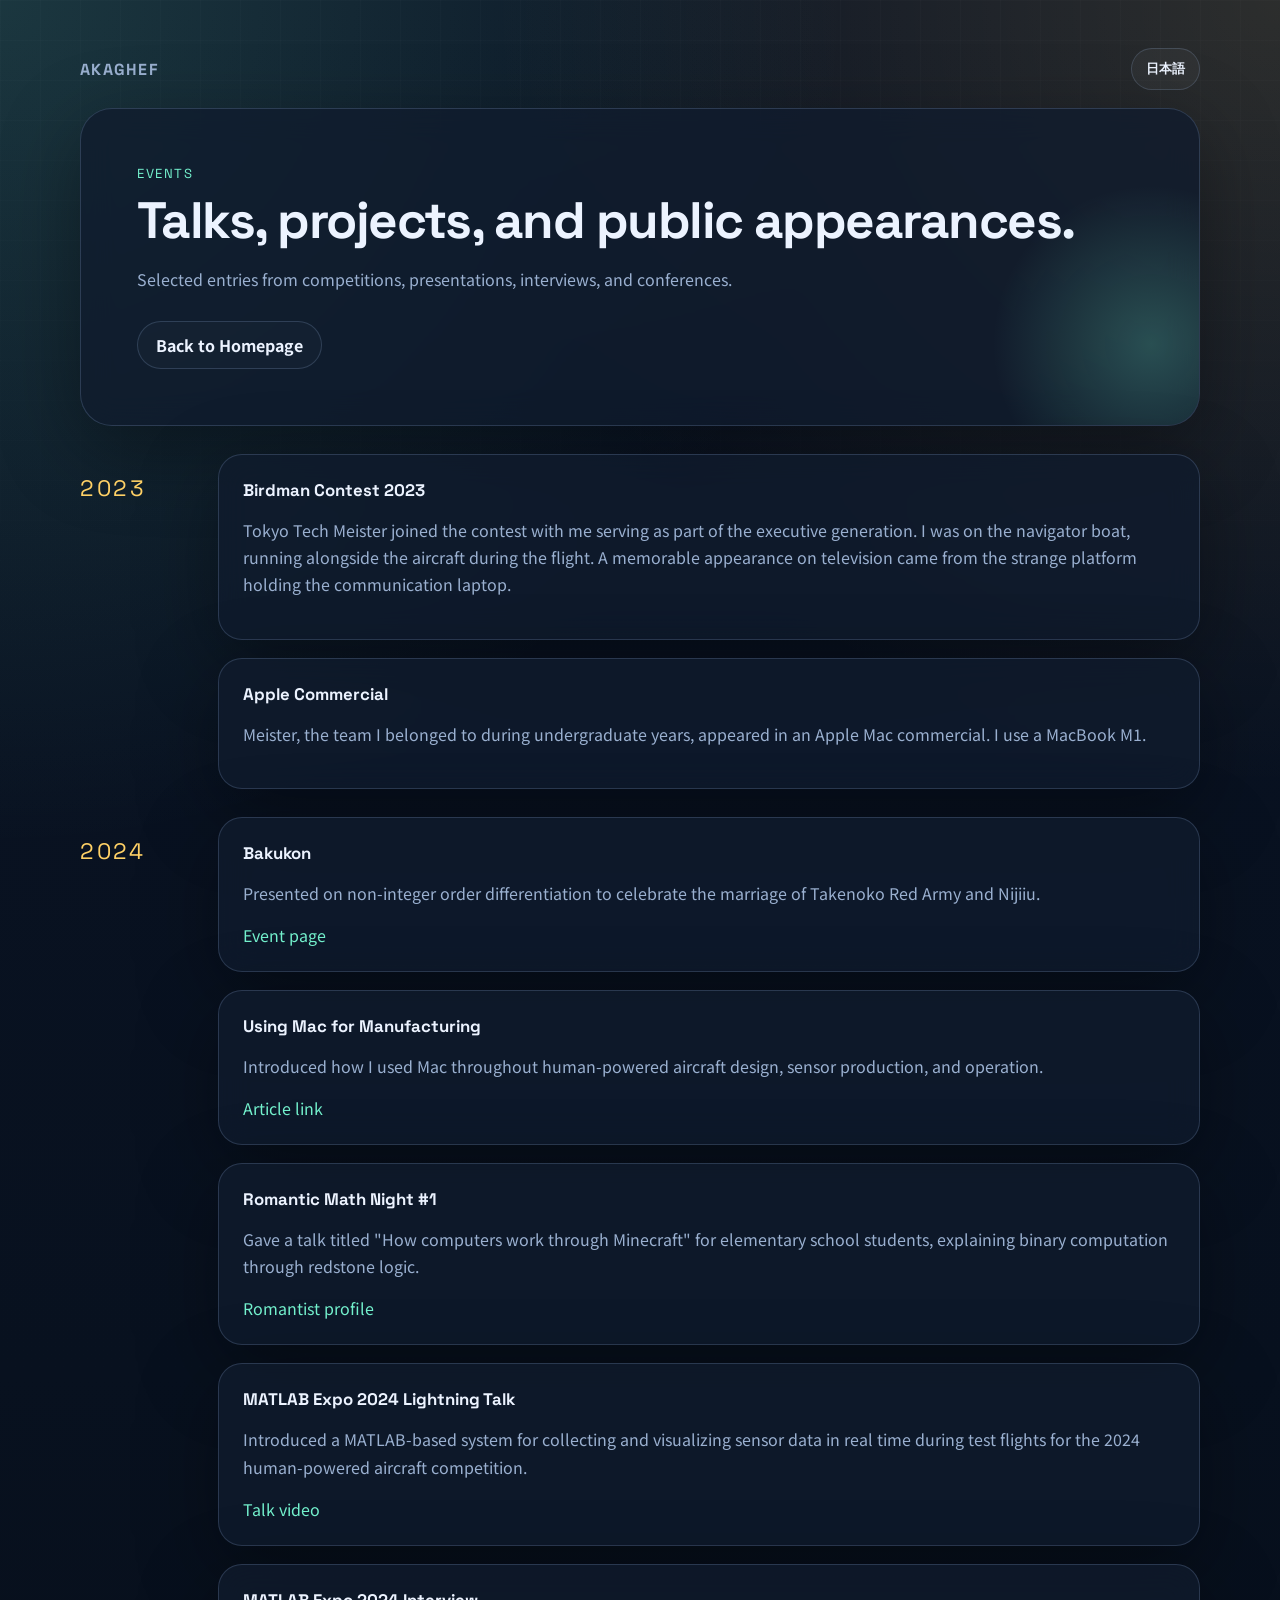
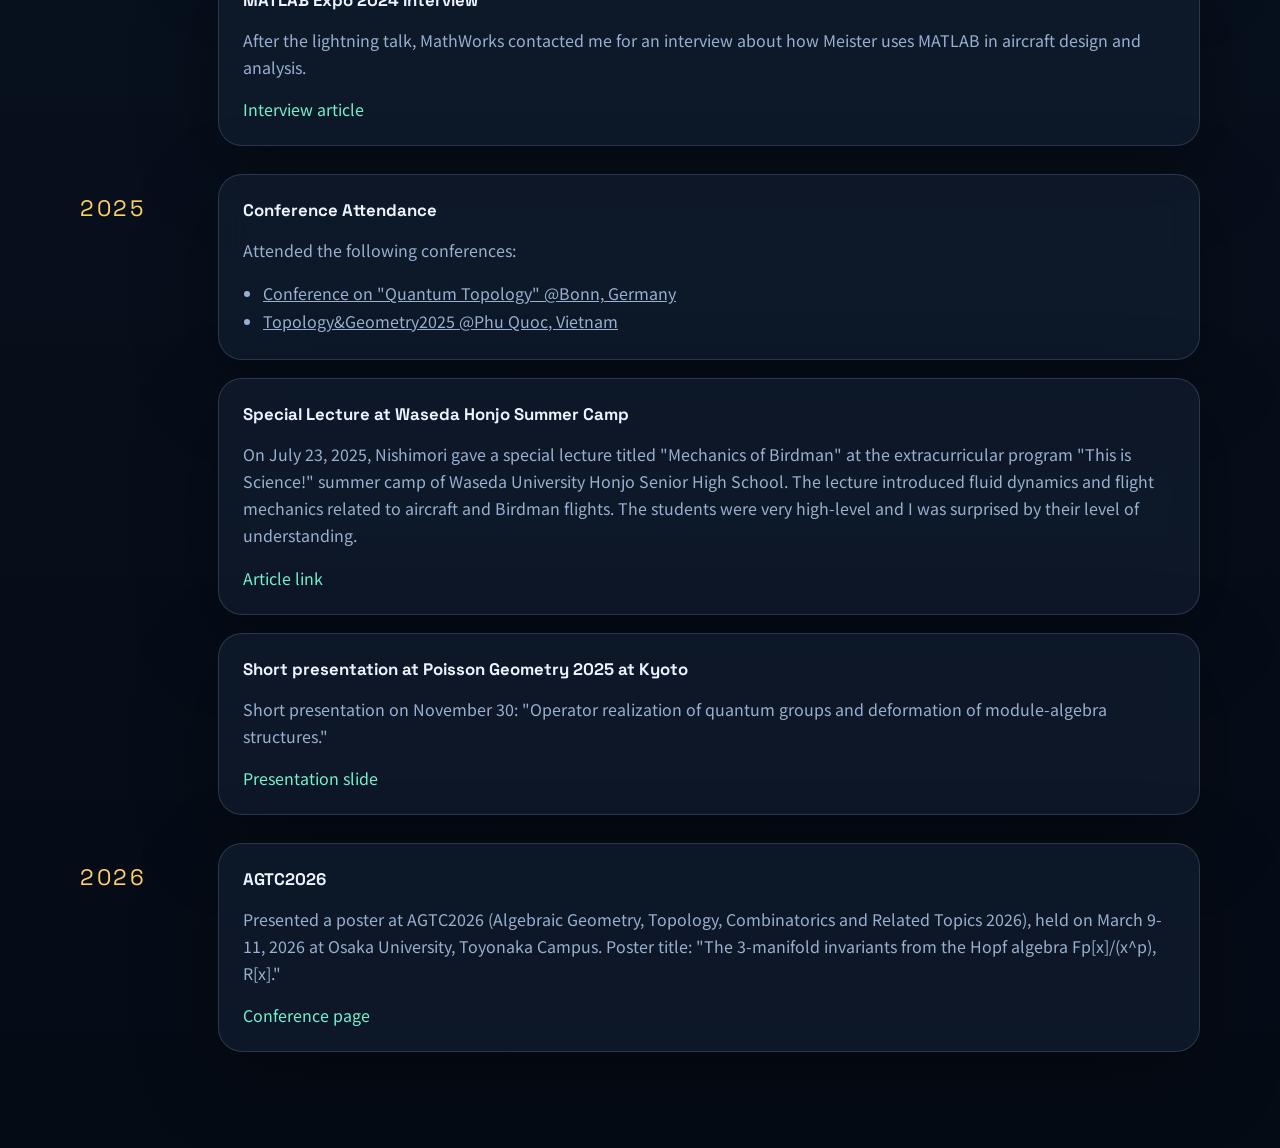
==== commit 3b88bcac: "add event" ====
--- a/EventsTalks.html
+++ b/EventsTalks.html
@@ -142,7 +142,18 @@
               <li><a href="https://viasm.edu.vn/hdkh/Conf-Topo-Geo-2025?userkey=program">Topology&amp;Geometry2025 @Phu Quoc, Vietnam</a></li>
             </ul>
           </section>
-
+          
+          <section class="timeline-card">
+            <h2><a href="https://www.waseda.jp/school/honjo/news/7581">Special Lecture at Waseda Honjo Summer Camp</a></h2>
+            <p>
+              <span data-lang="en">On July 23, 2025, Nishimori gave a special lecture titled "Mechanics of Birdman" at the extracurricular program "This is Science!" summer camp of Waseda University Honjo Senior High School. The lecture introduced fluid dynamics and flight mechanics related to aircraft and Birdman flights. The students were very high-level and I was surprised by their level of understanding.</span>
+              <span data-lang="ja">2025年7月23日、早稲田大学本庄高等学院の課外講義「これがサイエンスだ！」夏合宿で、「鳥人間の力学」というタイトルで特別講義を行いました。鳥人間を始め飛行機に関連する流体力学、飛行機力学の面白さを高校生に向けて紹介しました。とてもハイレベルな高校生たちだ！とびっくりしました</span>
+            </p>
+            <a class="text-link" href="https://www.waseda.jp/school/honjo/news/7581">
+              <span data-lang="en">Article link</span>
+              <span data-lang="ja">記事リンク</span>
+            </a>
+          </section>
           <section class="timeline-card">
             <h2><a href="https://sites.google.com/view/jpoissongeometry25/">Short presentation at Poisson Geometry 2025 at Kyoto</a></h2>
             <p>
@@ -155,17 +166,7 @@
             </a>
           </section>
 
-          <section class="timeline-card">
-            <h2><a href="https://www.waseda.jp/school/honjo/news/7581">Special Lecture at Waseda Honjo Summer Camp</a></h2>
-            <p>
-              <span data-lang="en">On July 23, 2025, Nishimori gave a special lecture titled "Mechanics of Birdman" at the extracurricular program "This is Science!" summer camp of Waseda University Honjo Senior High School. The lecture introduced fluid dynamics and flight mechanics related to aircraft and Birdman flights.</span>
-              <span data-lang="ja">2025年7月23日、早稲田大学本庄高等学院の課外講義「これがサイエンスだ！」夏合宿で、西森が「鳥人間の力学」というタイトルで特別講義を行いました。鳥人間を始め飛行機に関連する流体力学、飛行機力学を紹介したと掲載されています。</span>
-            </p>
-            <a class="text-link" href="https://www.waseda.jp/school/honjo/news/7581">
-              <span data-lang="en">Article link</span>
-              <span data-lang="ja">記事リンク</span>
-            </a>
-          </section>
+
         </div>
       </article>
 
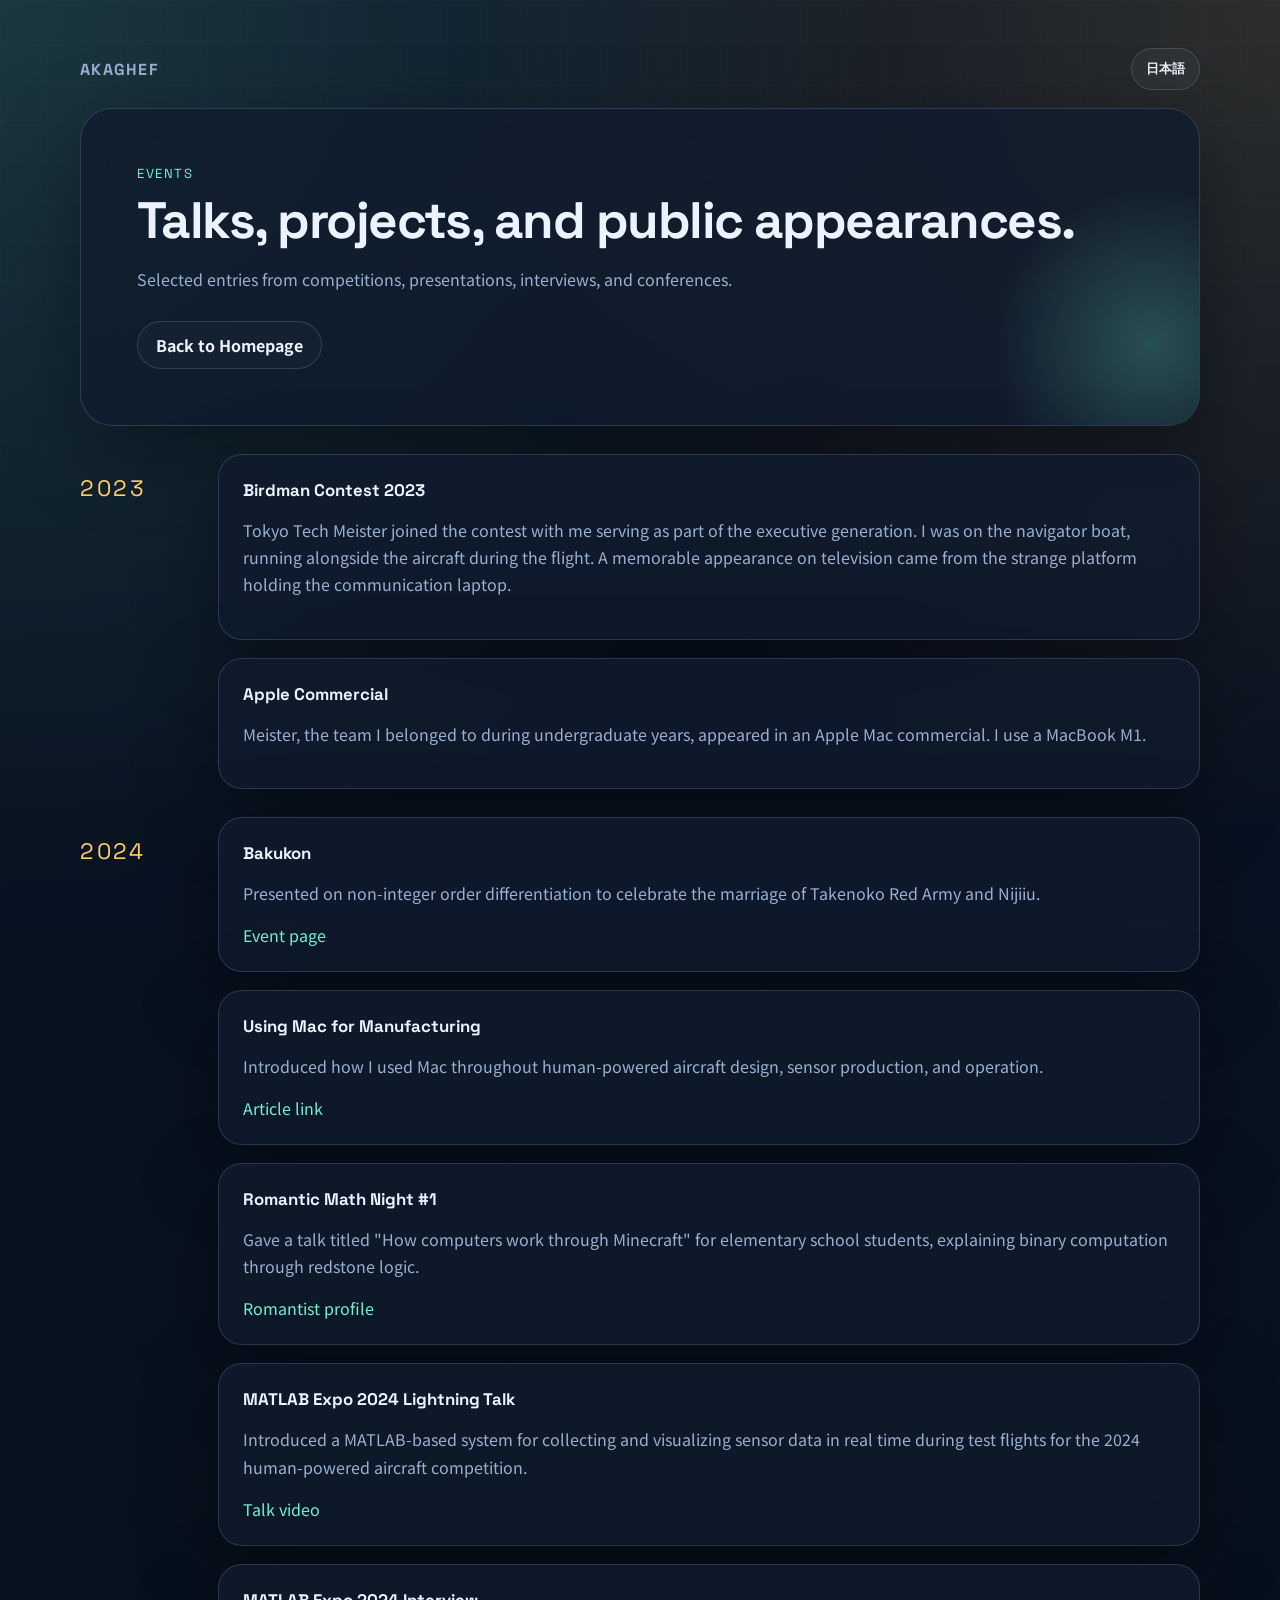
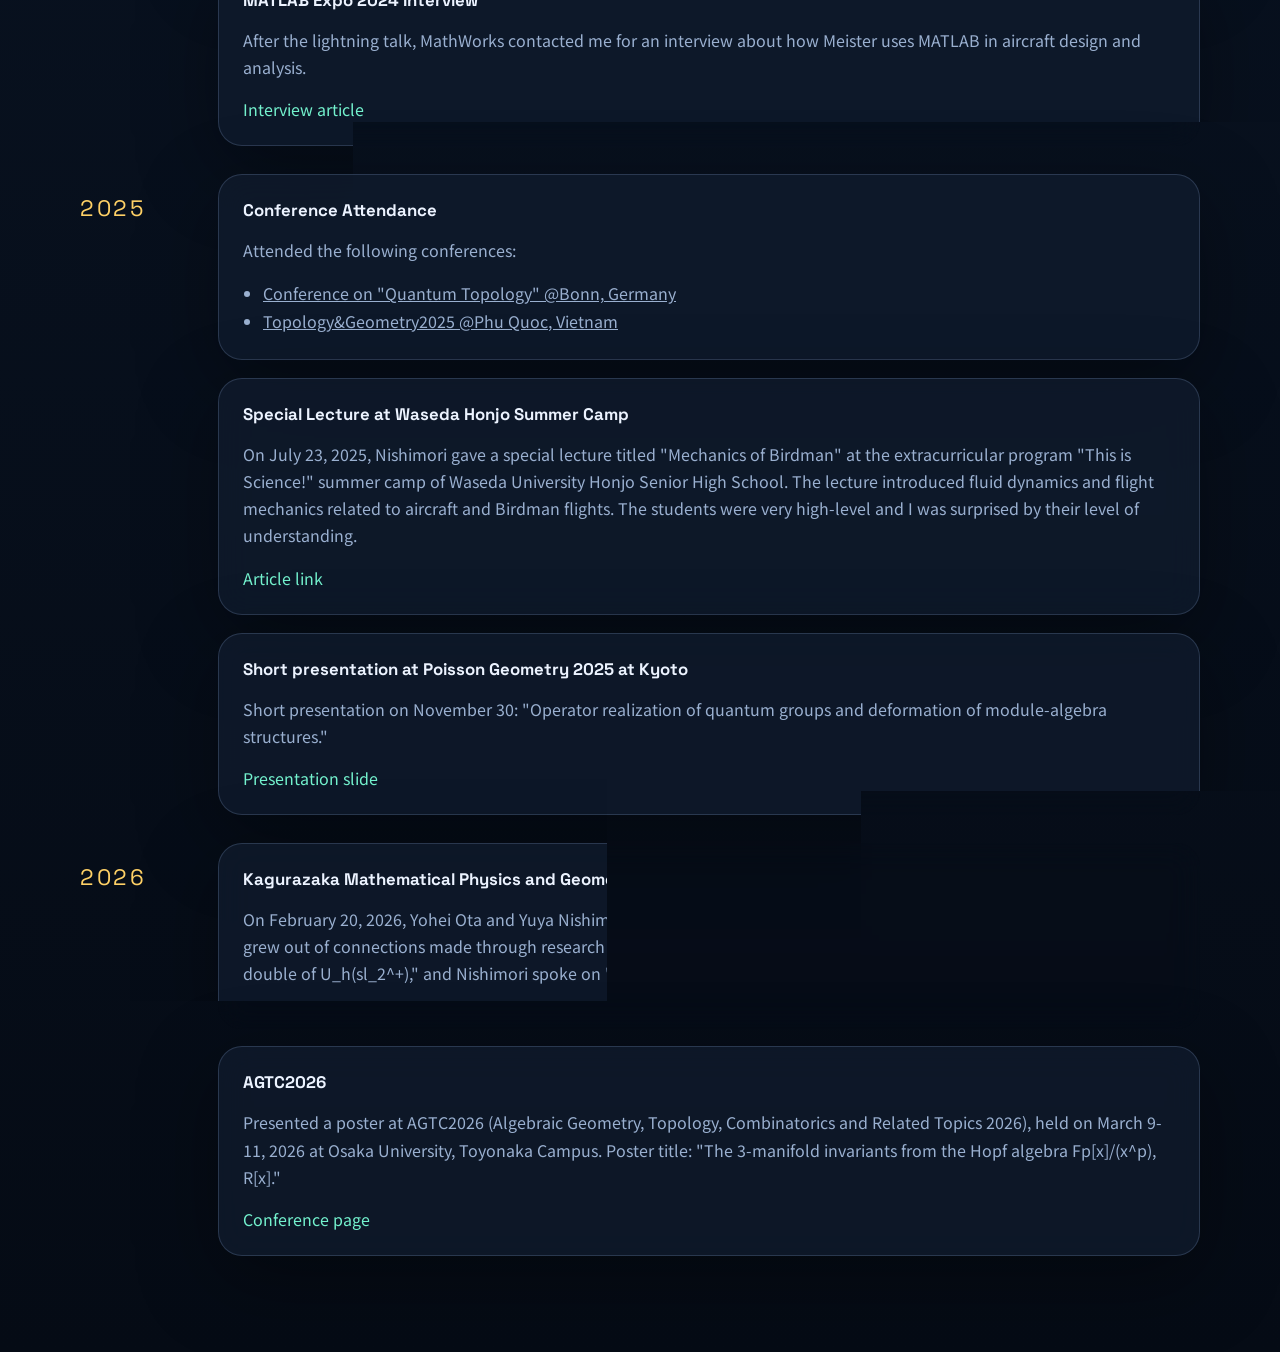
==== commit 7286e64a: "add M3E page - M3E.html: project page with vision, bands, status, timeline, source - index.html: M3E" ====
--- a/EventsTalks.html
+++ b/EventsTalks.html
@@ -174,6 +174,17 @@
         <div class="year-label">2026</div>
         <div class="year-items">
           <section class="timeline-card">
+            <h2>
+              <span data-lang="en">Kagurazaka Mathematical Physics and Geometry Seminar</span>
+              <span data-lang="ja">神楽坂 数理物理・幾何セミナー</span>
+            </h2>
+            <p>
+              <span data-lang="en">On February 20, 2026, Yohei Ota and Yuya Nishimori gave talks at an informal seminar in Room 751, Building 7. The seminar grew out of connections made through research meetings. Ota spoke on "Quantum Groupoid Structure of the Heisenberg double of U_h(sl_2^+)," and Nishimori spoke on "q-Derivative operator representation of Quantum Groups."</span>
+              <span data-lang="ja">2026年2月20日、7号館5階751ゼミ室で、太田洋平氏と西森湧也氏によるインフォーマルな勉強会を行いました。研究集会で生まれたつながりから実現したイベントです。太田氏の講演題目は「Quantum Groupoid Structure of the Heisenberg double of U_h(sl_2^+)」、西森の講演題目は「q-Derivative operator representation of Quantum Groups」です。</span>
+            </p>
+          </section>
+
+          <section class="timeline-card">
             <h2><a href="https://sites.google.com/view/agtc2026/home-jp">AGTC2026</a></h2>
             <p>
               <span data-lang="en">Presented a poster at AGTC2026 (Algebraic Geometry, Topology, Combinatorics and Related Topics 2026), held on March 9-11, 2026 at Osaka University, Toyonaka Campus. Poster title: "The 3-manifold invariants from the Hopf algebra Fp[x]/(x^p), R[x]."</span>
